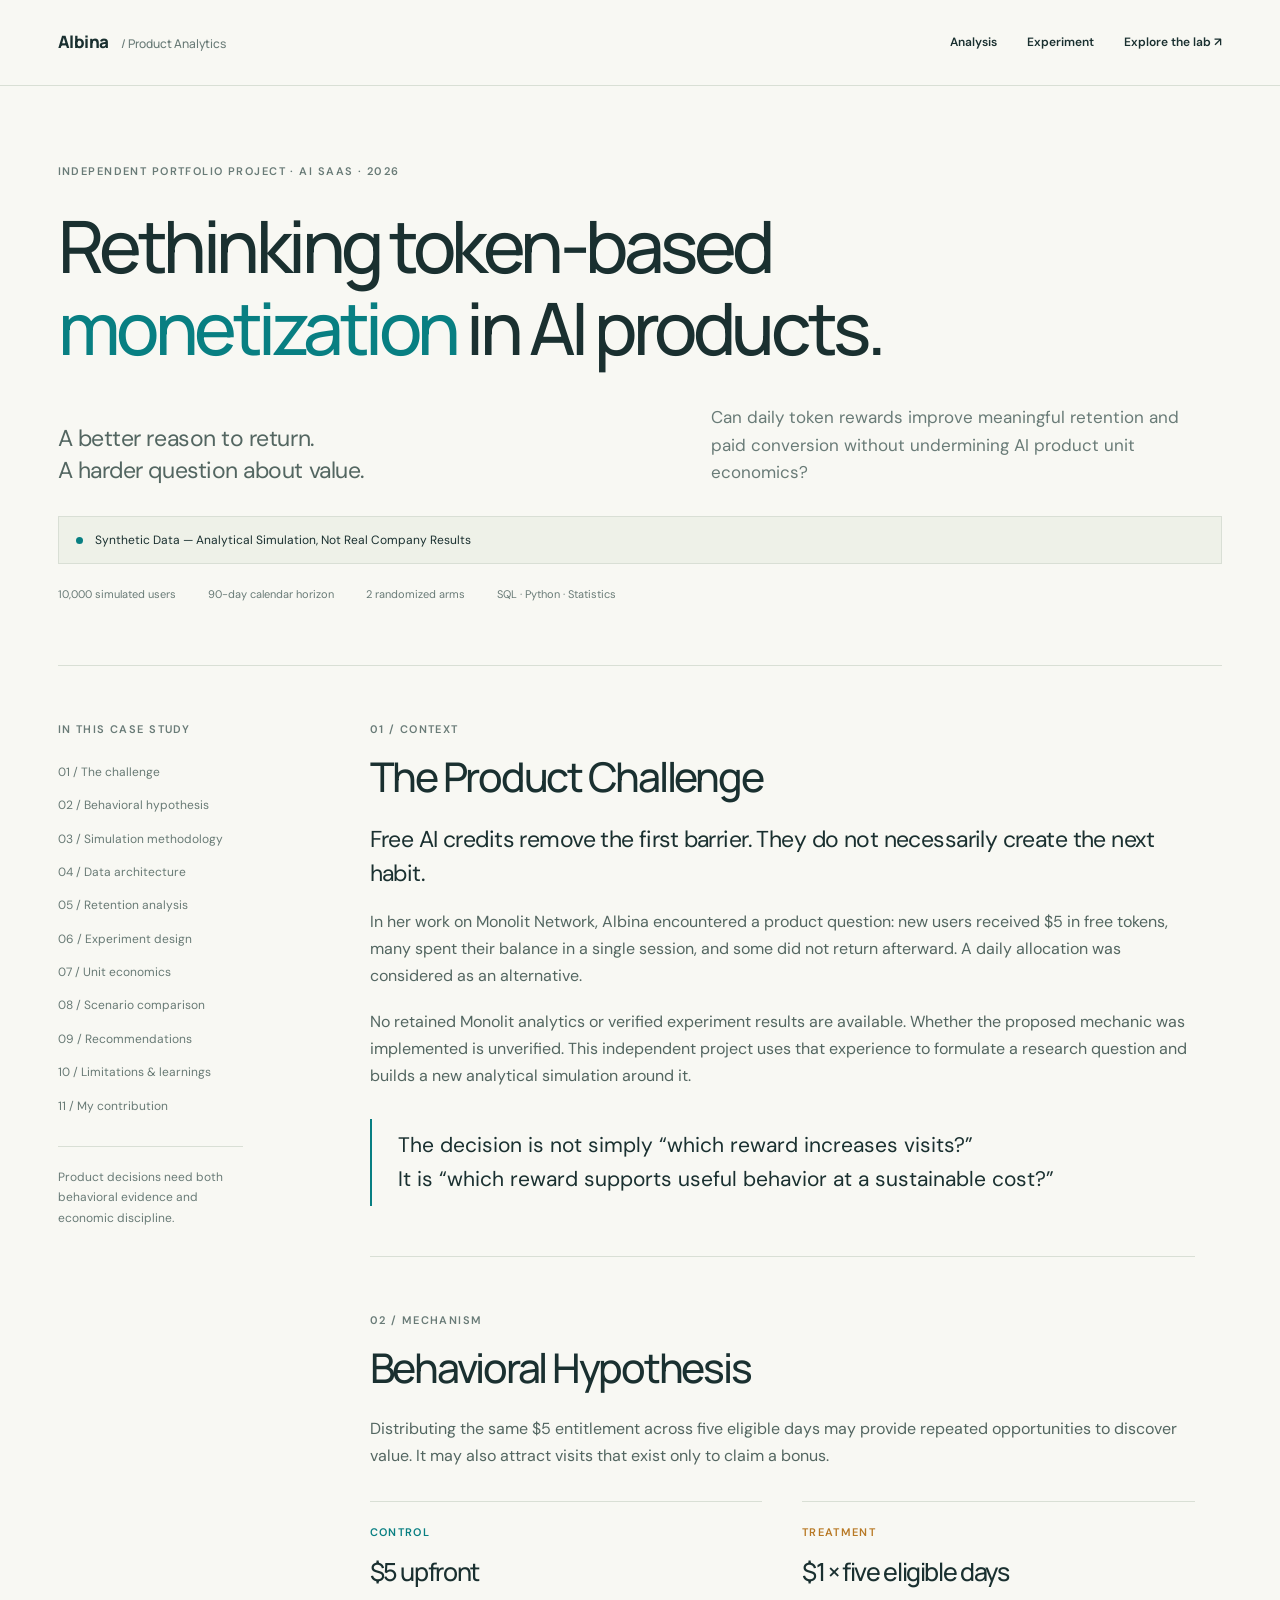
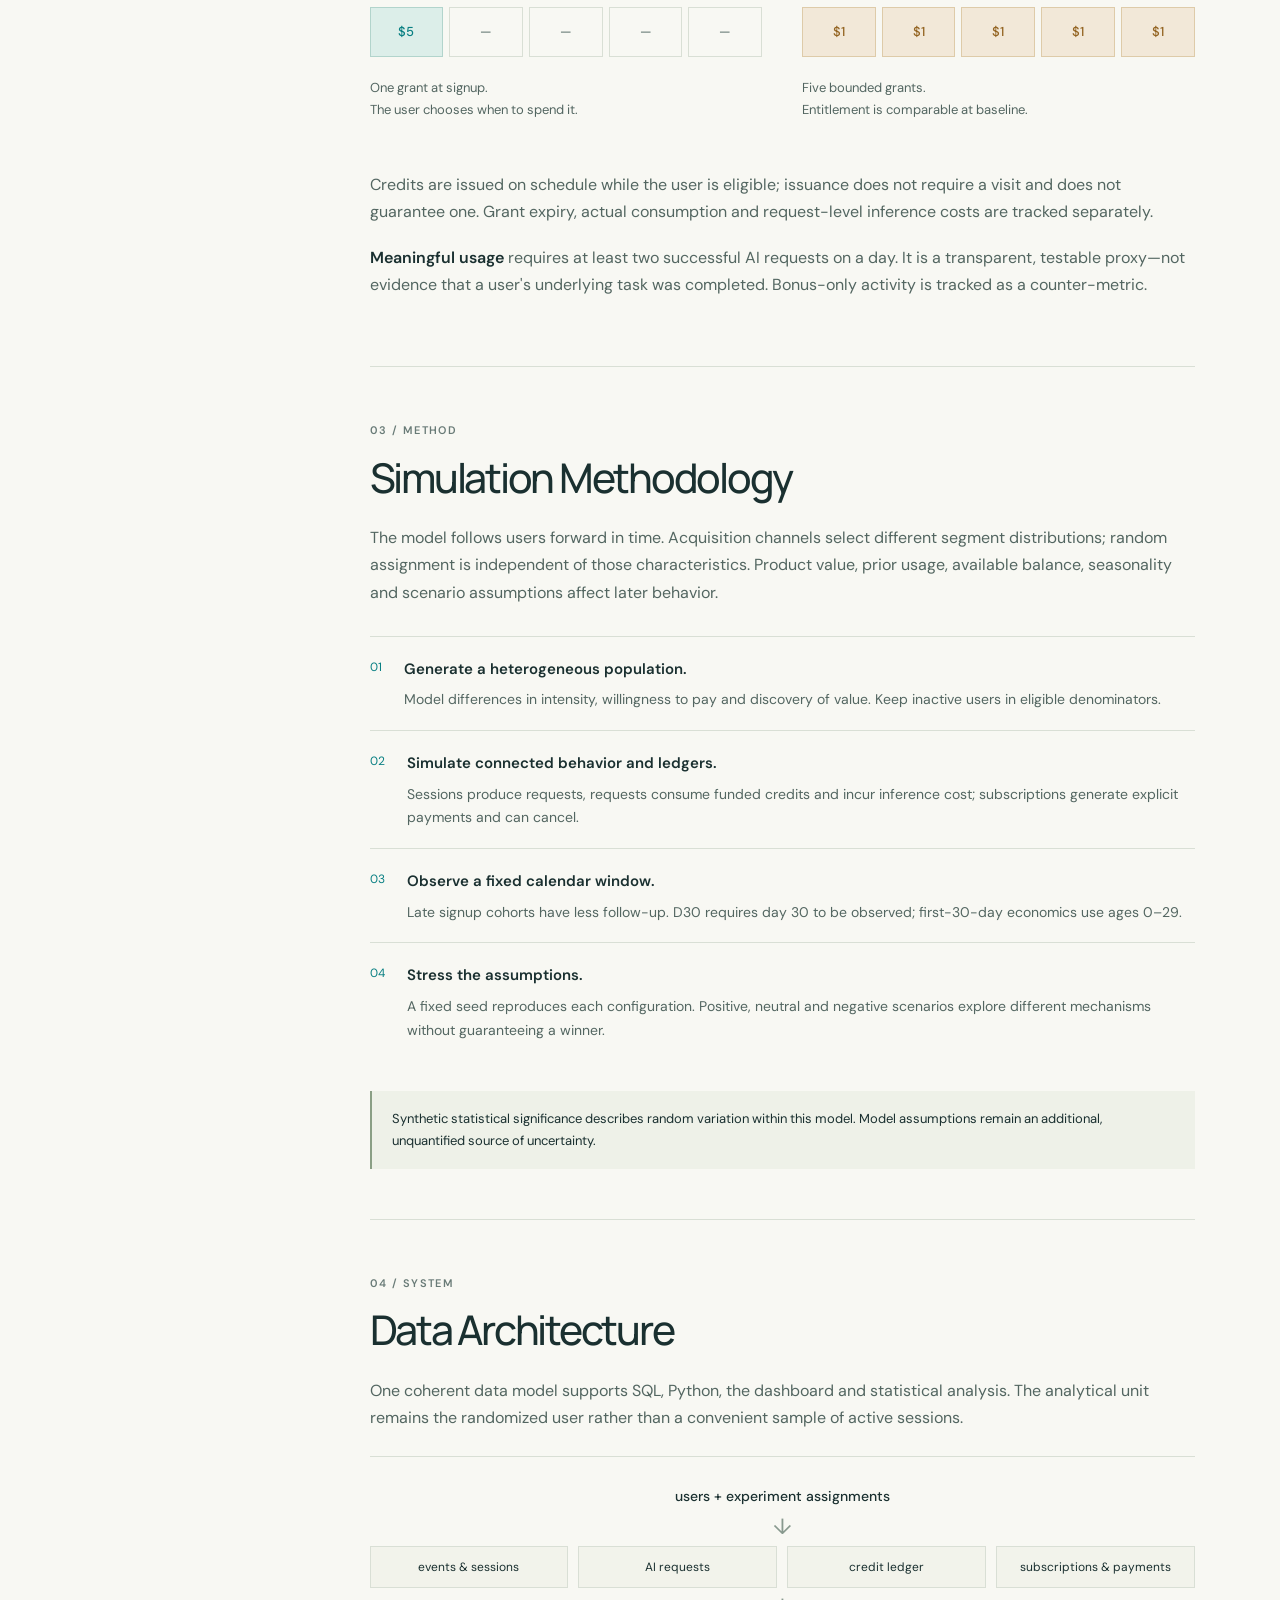
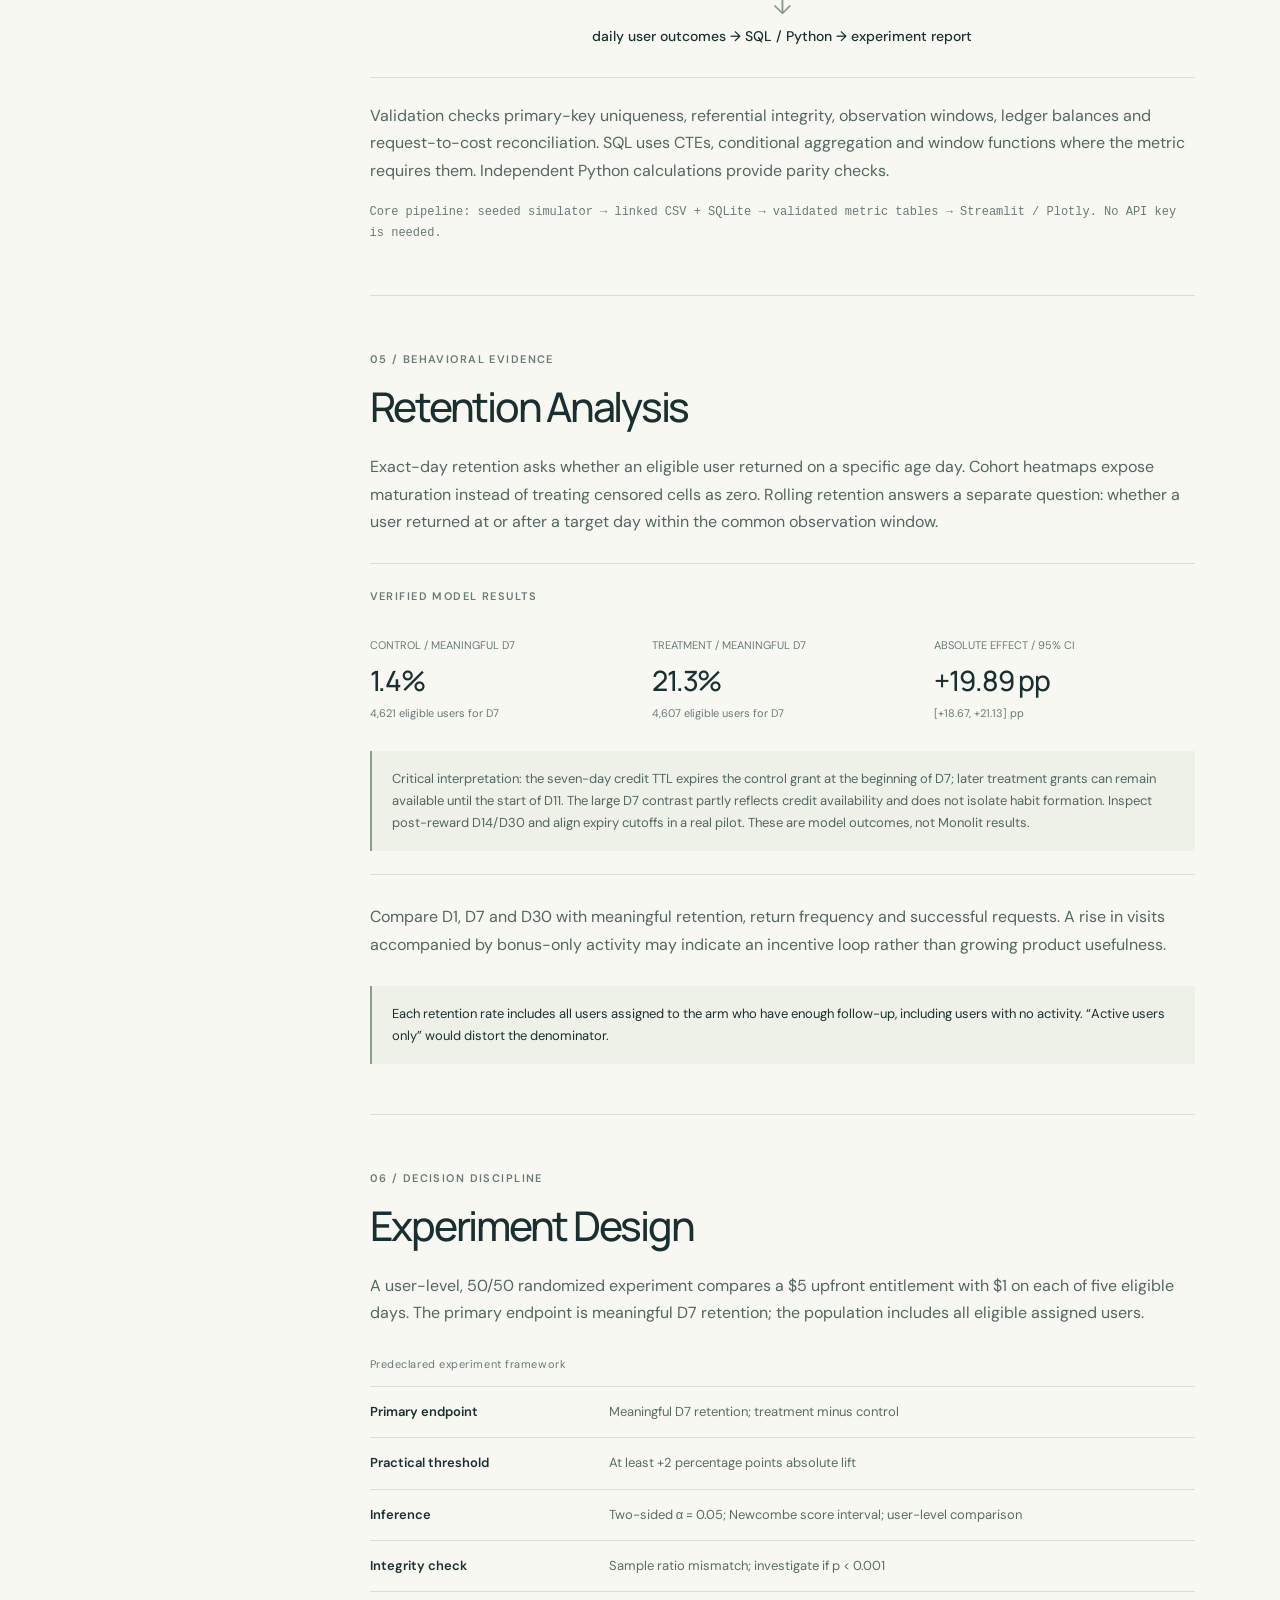
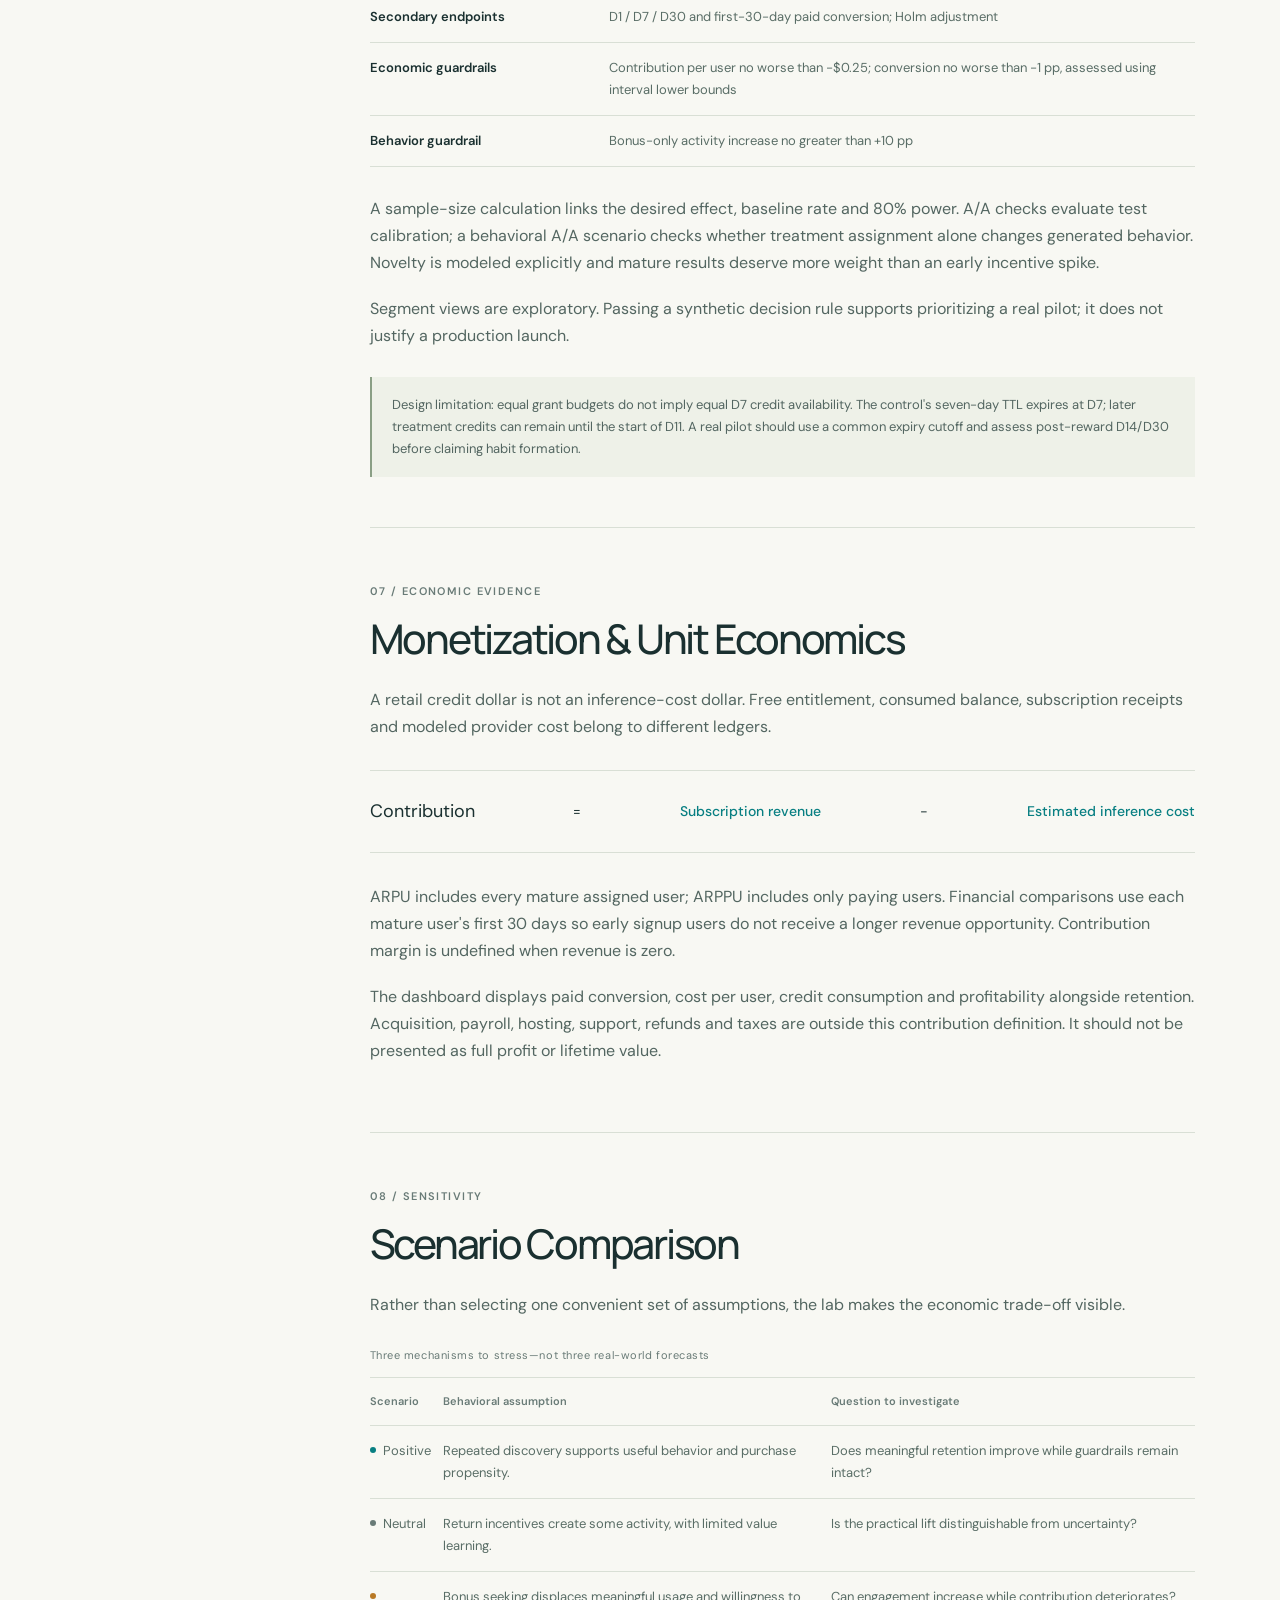
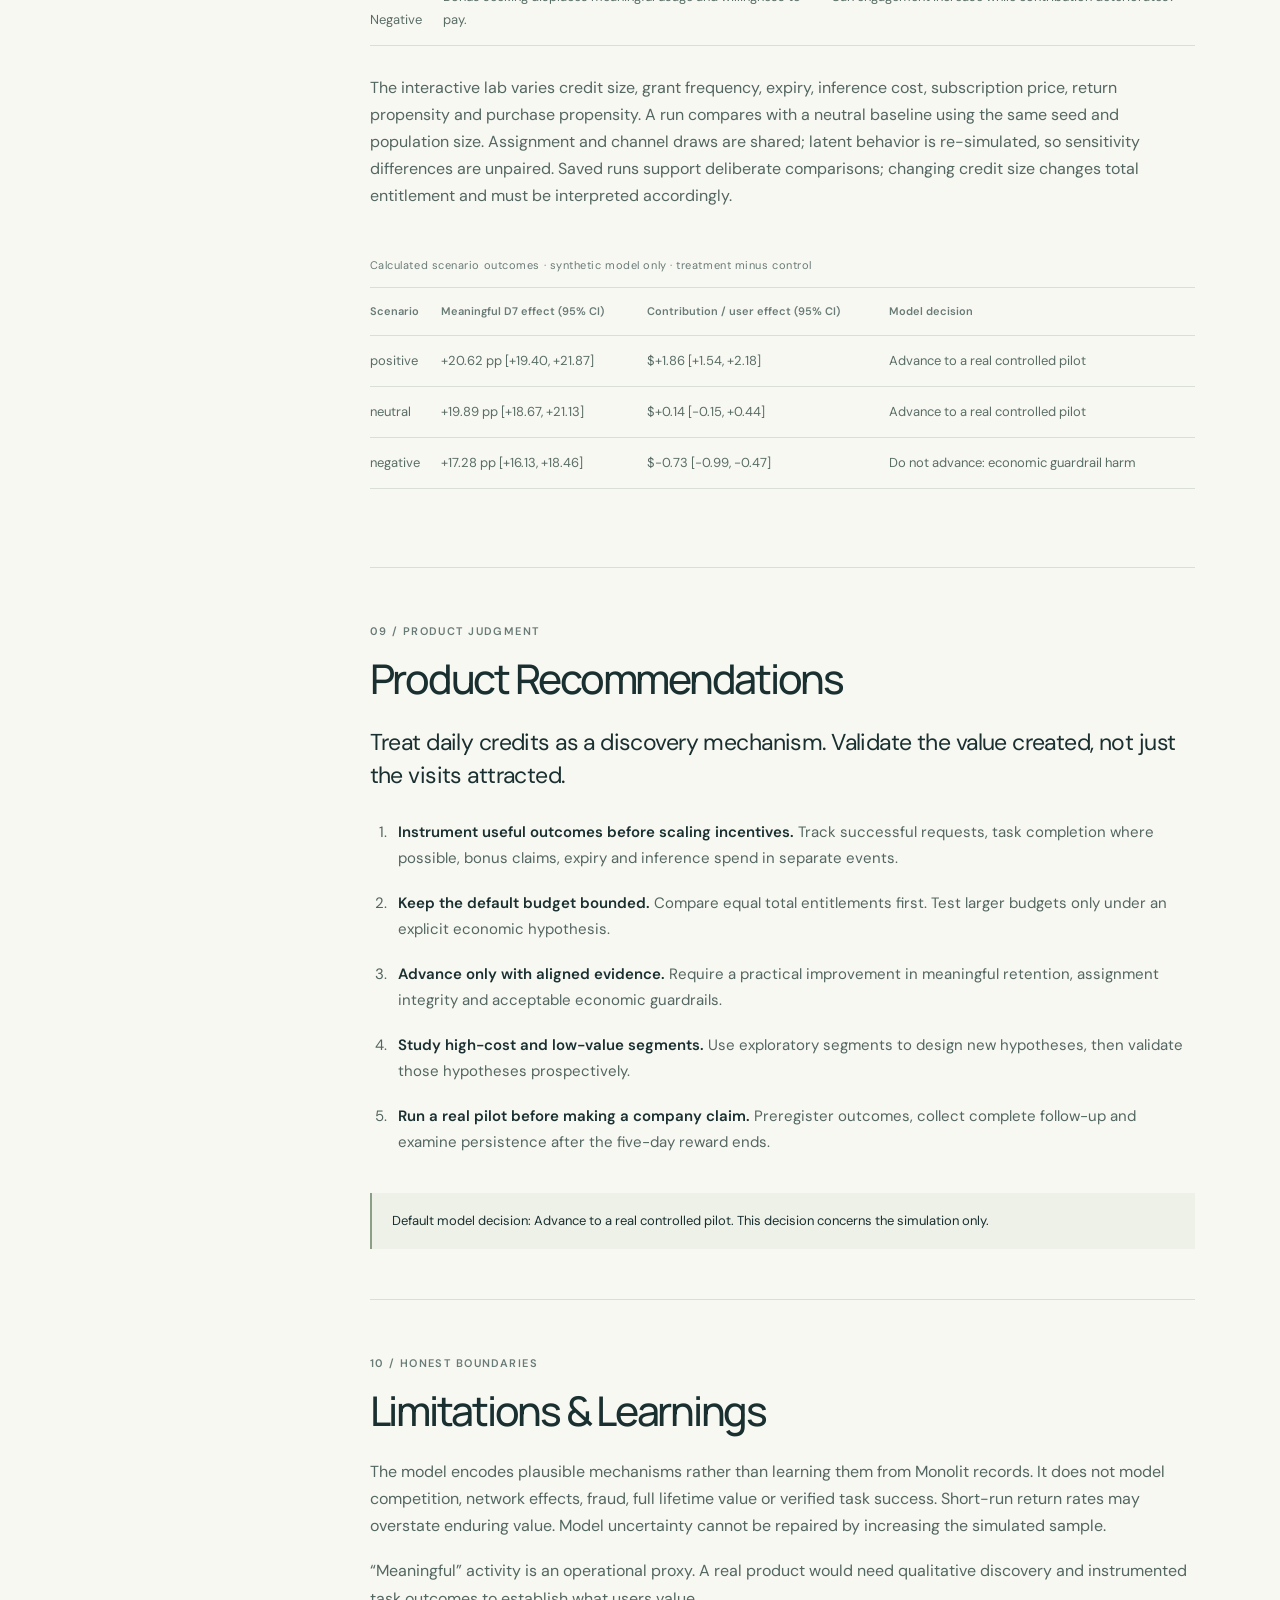
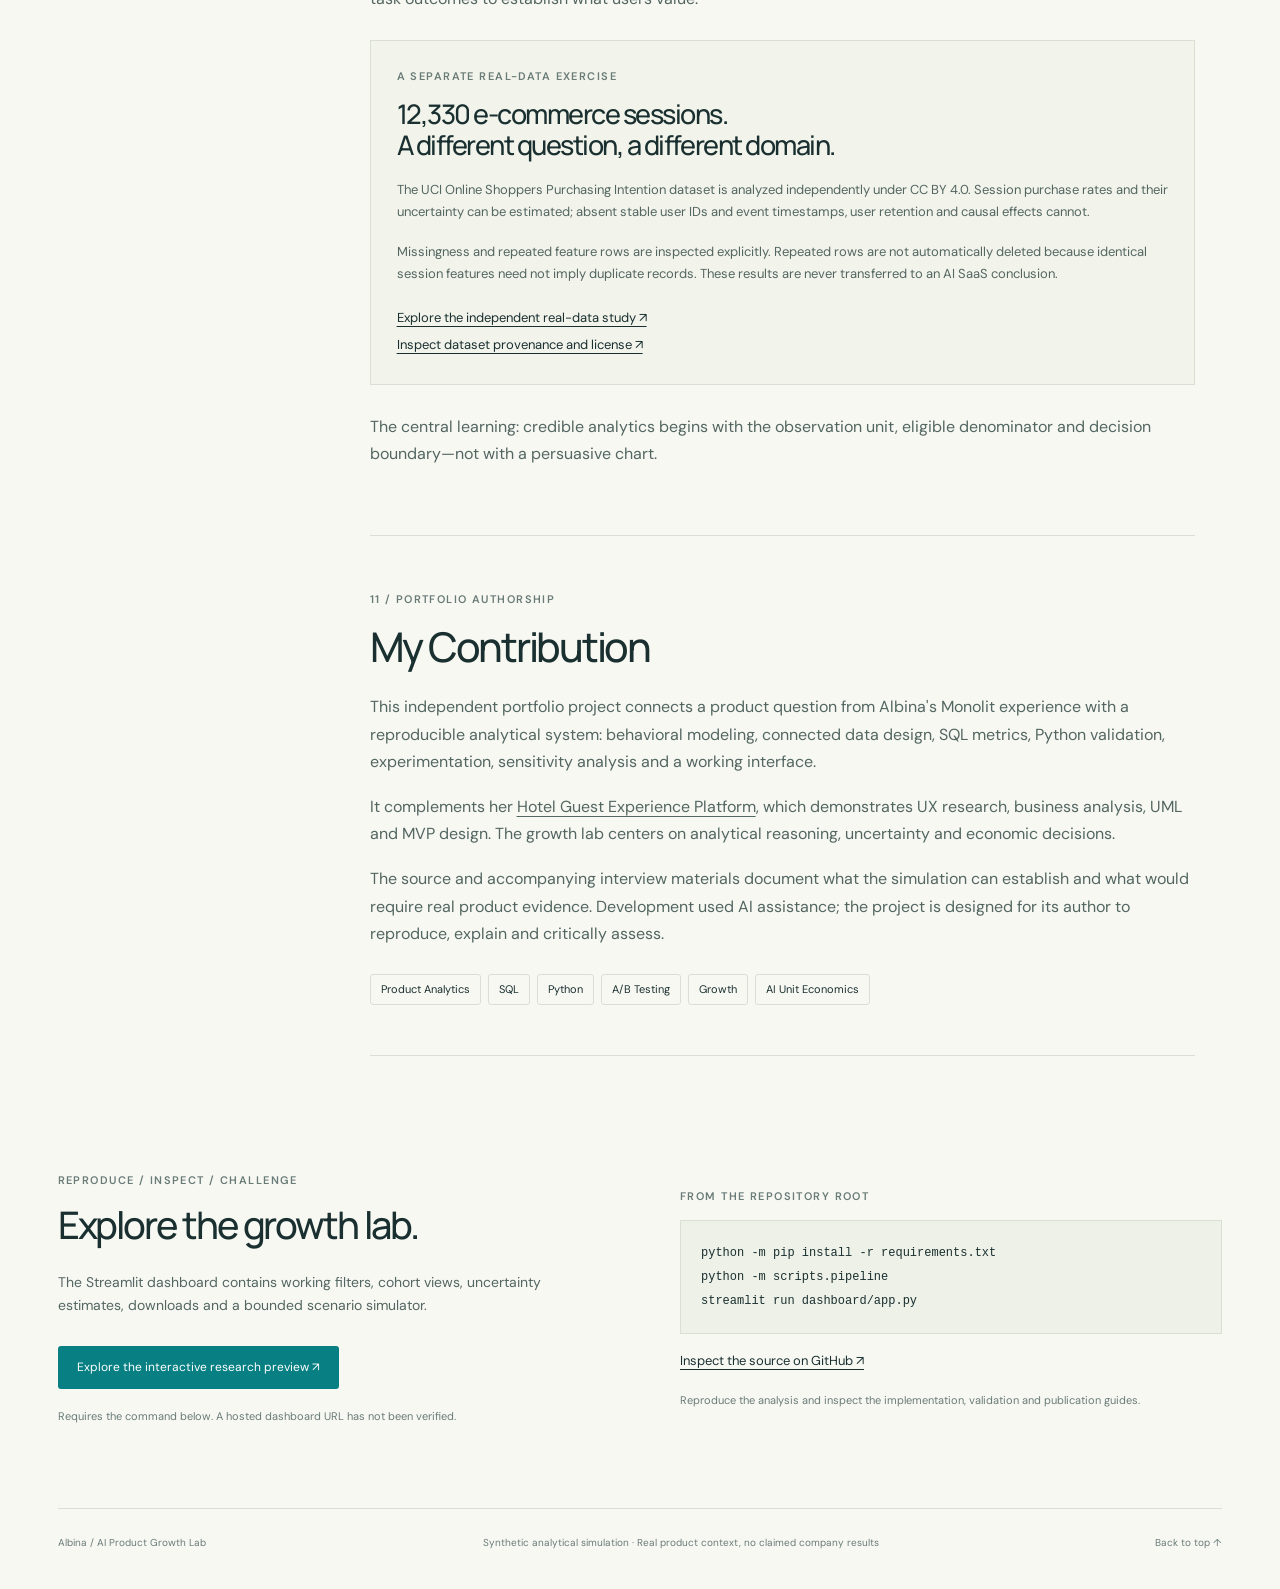
==== case-study/index.html @ d928906d "Build reproducible AI product growth analytics lab" ====
<!doctype html>
<html lang="en">
<head>
  <meta charset="utf-8">
  <meta name="viewport" content="width=device-width, initial-scale=1">
  <meta name="description" content="An independent product analytics case study of AI credit allocation, meaningful retention, experimentation and unit economics. Synthetic results are clearly distinguished from real product context.">
  <title>Rethinking Token-Based Monetization in AI Products · Albina</title>
  <link rel="stylesheet" href="styles.css">
</head>
<body>
<a class="skip" href="#content">Skip to case study</a>
<header class="topbar"><a class="wordmark" href="#">Albina <span>/ Product Analytics</span></a><nav aria-label="Primary"><a href="#findings">Analysis</a><a href="#experiment">Experiment</a><a href="#run">Explore the lab <span aria-hidden="true">↗</span></a></nav></header>
<main id="content">
  <section class="hero">
    <div class="eyebrow">Independent portfolio project · AI SaaS · 2026</div>
    <h1>Rethinking token-based<br><em>monetization</em> in AI products.</h1>
    <div class="hero-bottom"><p class="lede">A better reason to return.<br>A harder question about value.</p><p class="abstract">Can daily token rewards improve meaningful retention and paid conversion without undermining AI product unit economics?</p></div>
    <div class="disclaimer"><span class="dot"></span>Synthetic Data — Analytical Simulation, Not Real Company Results</div>
    <div class="metadata"><span>10,000 simulated users</span><span>90-day calendar horizon</span><span>2 randomized arms</span><span>SQL · Python · Statistics</span></div>
  </section>
  <div class="body-layout">
    <aside class="contents"><div class="eyebrow">In this case study</div><nav aria-label="Case study sections"><a href="#challenge">01 / The challenge</a><a href="#hypothesis">02 / Behavioral hypothesis</a><a href="#method">03 / Simulation methodology</a><a href="#architecture">04 / Data architecture</a><a href="#findings">05 / Retention analysis</a><a href="#experiment">06 / Experiment design</a><a href="#economics">07 / Unit economics</a><a href="#scenarios">08 / Scenario comparison</a><a href="#recommendations">09 / Recommendations</a><a href="#limitations">10 / Limitations & learnings</a><a href="#contribution">11 / My contribution</a></nav><div class="aside-note">Product decisions need both behavioral evidence and economic discipline.</div></aside>
    <article>
      <section class="chapter" id="challenge"><div class="section-number">01 / Context</div><h2>The Product Challenge</h2><p class="large">Free AI credits remove the first barrier. They do not necessarily create the next habit.</p><p>In her work on Monolit Network, Albina encountered a product question: new users received $5 in free tokens, many spent their balance in a single session, and some did not return afterward. A daily allocation was considered as an alternative.</p><p>No retained Monolit analytics or verified experiment results are available. Whether the proposed mechanic was implemented is unverified. This independent project uses that experience to formulate a research question and builds a new analytical simulation around it.</p><div class="pullquote">The decision is not simply “which reward increases visits?”<br>It is “which reward supports useful behavior at a sustainable cost?”</div></section>
      <section class="chapter" id="hypothesis"><div class="section-number">02 / Mechanism</div><h2>Behavioral Hypothesis</h2><p>Distributing the same $5 entitlement across five eligible days may provide repeated opportunities to discover value. It may also attract visits that exist only to claim a bonus.</p><div class="allocation" aria-label="Allocation comparison"><div><span class="legend control">Control</span><h3>$5 upfront</h3><div class="timeline"><b class="control-block">$5</b><span>—</span><span>—</span><span>—</span><span>—</span></div><p>One grant at signup.<br>The user chooses when to spend it.</p></div><div><span class="legend treatment">Treatment</span><h3>$1 × five eligible days</h3><div class="timeline"><b>$1</b><b>$1</b><b>$1</b><b>$1</b><b>$1</b></div><p>Five bounded grants.<br>Entitlement is comparable at baseline.</p></div></div><p>Credits are issued on schedule while the user is eligible; issuance does not require a visit and does not guarantee one. Grant expiry, actual consumption and request-level inference costs are tracked separately.</p><p><strong>Meaningful usage</strong> requires at least two successful AI requests on a day. It is a transparent, testable proxy—not evidence that a user's underlying task was completed. Bonus-only activity is tracked as a counter-metric.</p></section>
      <section class="chapter" id="method"><div class="section-number">03 / Method</div><h2>Simulation Methodology</h2><p>The model follows users forward in time. Acquisition channels select different segment distributions; random assignment is independent of those characteristics. Product value, prior usage, available balance, seasonality and scenario assumptions affect later behavior.</p><ul class="numbered"><li><span>01</span><div><strong>Generate a heterogeneous population.</strong><p>Model differences in intensity, willingness to pay and discovery of value. Keep inactive users in eligible denominators.</p></div></li><li><span>02</span><div><strong>Simulate connected behavior and ledgers.</strong><p>Sessions produce requests, requests consume funded credits and incur inference cost; subscriptions generate explicit payments and can cancel.</p></div></li><li><span>03</span><div><strong>Observe a fixed calendar window.</strong><p>Late signup cohorts have less follow-up. D30 requires day 30 to be observed; first-30-day economics use ages 0–29.</p></div></li><li><span>04</span><div><strong>Stress the assumptions.</strong><p>A fixed seed reproduces each configuration. Positive, neutral and negative scenarios explore different mechanisms without guaranteeing a winner.</p></div></li></ul><div class="note">Synthetic statistical significance describes random variation within this model. Model assumptions remain an additional, unquantified source of uncertainty.</div></section>
      <section class="chapter" id="architecture"><div class="section-number">04 / System</div><h2>Data Architecture</h2><p>One coherent data model supports SQL, Python, the dashboard and statistical analysis. The analytical unit remains the randomized user rather than a convenient sample of active sessions.</p><div class="architecture"><div class="architecture-root">users + experiment assignments</div><div class="architecture-arrow">↓</div><div class="architecture-branches"><span>events & sessions</span><span>AI requests</span><span>credit ledger</span><span>subscriptions & payments</span></div><div class="architecture-arrow">↓</div><div class="architecture-root">daily user outcomes → SQL / Python → experiment report</div></div><p>Validation checks primary-key uniqueness, referential integrity, observation windows, ledger balances and request-to-cost reconciliation. SQL uses CTEs, conditional aggregation and window functions where the metric requires them. Independent Python calculations provide parity checks.</p><div class="source-note">Core pipeline: seeded simulator → linked CSV + SQLite → validated metric tables → Streamlit / Plotly. No API key is needed.</div></section>
      <section class="chapter" id="findings"><div class="section-number">05 / Behavioral evidence</div><h2>Retention Analysis</h2><p>Exact-day retention asks whether an eligible user returned on a specific age day. Cohort heatmaps expose maturation instead of treating censored cells as zero. Rolling retention answers a separate question: whether a user returned at or after a target day within the common observation window.</p><div class="result-frame"><div class="eyebrow">Verified model results</div><div id="result-summary"><p>Run the reproducible pipeline to populate this section with calculated results. The dashboard reads the generated tables and exposes every denominator.</p><code>python -m scripts.pipeline</code></div></div><p>Compare D1, D7 and D30 with meaningful retention, return frequency and successful requests. A rise in visits accompanied by bonus-only activity may indicate an incentive loop rather than growing product usefulness.</p><div class="note">Each retention rate includes all users assigned to the arm who have enough follow-up, including users with no activity. “Active users only” would distort the denominator.</div></section>
      <section class="chapter" id="experiment"><div class="section-number">06 / Decision discipline</div><h2>Experiment Design</h2><p>A user-level, 50/50 randomized experiment compares a $5 upfront entitlement with $1 on each of five eligible days. The primary endpoint is meaningful D7 retention; the population includes all eligible assigned users.</p><table><caption>Predeclared experiment framework</caption><tbody><tr><th scope="row">Primary endpoint</th><td>Meaningful D7 retention; treatment minus control</td></tr><tr><th scope="row">Practical threshold</th><td>At least +2 percentage points absolute lift</td></tr><tr><th scope="row">Inference</th><td>Two-sided α = 0.05; Newcombe score interval; user-level comparison</td></tr><tr><th scope="row">Integrity check</th><td>Sample ratio mismatch; investigate if p &lt; 0.001</td></tr><tr><th scope="row">Secondary endpoints</th><td>D1 / D7 / D30 and first-30-day paid conversion; Holm adjustment</td></tr><tr><th scope="row">Economic guardrails</th><td>Contribution per user no worse than −$0.25; conversion no worse than −1 pp, assessed using interval lower bounds</td></tr><tr><th scope="row">Behavior guardrail</th><td>Bonus-only activity increase no greater than +10 pp</td></tr></tbody></table><p>A sample-size calculation links the desired effect, baseline rate and 80% power. A/A checks evaluate test calibration; a behavioral A/A scenario checks whether treatment assignment alone changes generated behavior. Novelty is modeled explicitly and mature results deserve more weight than an early incentive spike.</p><p>Segment views are exploratory. Passing a synthetic decision rule supports prioritizing a real pilot; it does not justify a production launch.</p></section>
      <section class="chapter" id="economics"><div class="section-number">07 / Economic evidence</div><h2>Monetization & Unit Economics</h2><p>A retail credit dollar is not an inference-cost dollar. Free entitlement, consumed balance, subscription receipts and modeled provider cost belong to different ledgers.</p><div class="equation"><span>Contribution</span><span>=</span><strong>Subscription revenue</strong><span>−</span><strong>Estimated inference cost</strong></div><p>ARPU includes every mature assigned user; ARPPU includes only paying users. Financial comparisons use each mature user's first 30 days so early signup users do not receive a longer revenue opportunity. Contribution margin is undefined when revenue is zero.</p><p>The dashboard displays paid conversion, cost per user, credit consumption and profitability alongside retention. Acquisition, payroll, hosting, support, refunds and taxes are outside this contribution definition. It should not be presented as full profit or lifetime value.</p></section>
      <section class="chapter" id="scenarios"><div class="section-number">08 / Sensitivity</div><h2>Scenario Comparison</h2><p>Rather than selecting one convenient set of assumptions, the lab makes the economic trade-off visible.</p><table><caption>Three mechanisms to stress—not three real-world forecasts</caption><thead><tr><th>Scenario</th><th>Behavioral assumption</th><th>Question to investigate</th></tr></thead><tbody><tr><td><span class="scenario-dot positive"></span>Positive</td><td>Repeated discovery supports useful behavior and purchase propensity.</td><td>Does meaningful retention improve while guardrails remain intact?</td></tr><tr><td><span class="scenario-dot neutral"></span>Neutral</td><td>Return incentives create some activity, with limited value learning.</td><td>Is the practical lift distinguishable from uncertainty?</td></tr><tr><td><span class="scenario-dot negative"></span>Negative</td><td>Bonus seeking displaces meaningful usage and willingness to pay.</td><td>Can engagement increase while contribution deteriorates?</td></tr></tbody></table><p>The interactive lab varies credit size, grant frequency, expiry, inference cost, subscription price, return propensity and purchase propensity. A run compares with a neutral baseline using the same seed and population size. Assignment and channel draws are shared; latent behavior is re-simulated, so sensitivity differences are unpaired. Saved runs support deliberate comparisons; changing credit size changes total entitlement and must be interpreted accordingly.</p><div id="scenario-results"></div></section>
      <section class="chapter" id="recommendations"><div class="section-number">09 / Product judgment</div><h2>Product Recommendations</h2><p class="large">Treat daily credits as a discovery mechanism. Validate the value created, not just the visits attracted.</p><ol><li><strong>Instrument useful outcomes before scaling incentives.</strong> Track successful requests, task completion where possible, bonus claims, expiry and inference spend in separate events.</li><li><strong>Keep the default budget bounded.</strong> Compare equal total entitlements first. Test larger budgets only under an explicit economic hypothesis.</li><li><strong>Advance only with aligned evidence.</strong> Require a practical improvement in meaningful retention, assignment integrity and acceptable economic guardrails.</li><li><strong>Study high-cost and low-value segments.</strong> Use exploratory segments to design new hypotheses, then validate those hypotheses prospectively.</li><li><strong>Run a real pilot before making a company claim.</strong> Preregister outcomes, collect complete follow-up and examine persistence after the five-day reward ends.</li></ol><div class="note" id="model-decision">Recommendations are conditional on measurement quality and model assumptions. The generated statistical report contains the actual decision for each run.</div></section>
      <section class="chapter" id="limitations"><div class="section-number">10 / Honest boundaries</div><h2>Limitations & Learnings</h2><p>The model encodes plausible mechanisms rather than learning them from Monolit records. It does not model competition, network effects, fraud, full lifetime value or verified task success. Short-run return rates may overstate enduring value. Model uncertainty cannot be repaired by increasing the simulated sample.</p><p>“Meaningful” activity is an operational proxy. A real product would need qualitative discovery and instrumented task outcomes to establish what users value.</p><div class="real-data"><div class="eyebrow">A separate real-data exercise</div><h3>12,330 e-commerce sessions.<br>A different question, a different domain.</h3><p>The UCI Online Shoppers Purchasing Intention dataset is analyzed independently under CC BY 4.0. Session purchase rates and their uncertainty can be estimated; absent stable user IDs and event timestamps, user retention and causal effects cannot.</p><p>Missingness and repeated feature rows are inspected explicitly. Repeated rows are not automatically deleted because identical session features need not imply duplicate records. These results are never transferred to an AI SaaS conclusion.</p><a href="external.html">Explore the independent real-data study ↗</a><br><a href="https://archive.ics.uci.edu/dataset/468/online+shoppers+purchasing+intention+dataset">Inspect dataset provenance and license ↗</a></div><p>The central learning: credible analytics begins with the observation unit, eligible denominator and decision boundary—not with a persuasive chart.</p></section>
      <section class="chapter" id="contribution"><div class="section-number">11 / Portfolio authorship</div><h2>My Contribution</h2><p>This independent portfolio project connects a product question from Albina's Monolit experience with a reproducible analytical system: behavioral modeling, connected data design, SQL metrics, Python validation, experimentation, sensitivity analysis and a working interface.</p><p>It complements her <a href="https://github.com/alyalbina/hotel-guest-experience-platform">Hotel Guest Experience Platform</a>, which demonstrates UX research, business analysis, UML and MVP design. The growth lab centers on analytical reasoning, uncertainty and economic decisions.</p><p>The source and accompanying interview materials document what the simulation can establish and what would require real product evidence. Development used AI assistance; the project is designed for its author to reproduce, explain and critically assess.</p><div class="tags"><span>Product Analytics</span><span>SQL</span><span>Python</span><span>A/B Testing</span><span>Growth</span><span>AI Unit Economics</span></div></section>
    </article>
  </div>
  <section class="run" id="run"><div><div class="eyebrow">Reproduce / inspect / challenge</div><h2>Explore the growth lab.</h2><p>The Streamlit dashboard contains working filters, cohort views, uncertainty estimates, downloads and a bounded scenario simulator.</p><a href="research.html" class="button">Explore the interactive research preview ↗</a><br><a id="local-dashboard" href="http://localhost:8501">Open locally running Streamlit dashboard ↗</a><p class="small">Requires the command below. A hosted dashboard URL has not been verified.</p></div><div class="run-commands"><span class="eyebrow">From the repository root</span><pre><code>python -m pip install -r requirements.txt
python -m scripts.pipeline
streamlit run dashboard/app.py</code></pre><a href="https://github.com/alyalbina/ai-product-growth-lab">Inspect the source on GitHub ↗</a><p class="small">Reproduce the analysis and inspect the implementation, validation and publication guides.</p></div></section>
</main>
<footer><span>Albina / AI Product Growth Lab</span><span>Synthetic analytical simulation · Real product context, no claimed company results</span><a href="#">Back to top ↑</a></footer>
<script src="results.js"></script>
</body>
</html>
---- case-study/styles.css ----
@import url('https://fonts.googleapis.com/css2?family=DM+Sans:wght@400;500;600;700&family=Manrope:wght@400;500;600;700;800&display=swap');
:root{--paper:#f8f8f3;--ink:#1a3030;--muted:#697b77;--line:#d9dfd5;--teal:#087f82;--amber:#b87925;--soft:#eef1e8;--sans:'DM Sans',Arial,sans-serif;--heading:'Manrope',Arial,sans-serif}
*{box-sizing:border-box}html{scroll-behavior:smooth;scroll-padding-top:32px}body{margin:0;background:var(--paper);color:var(--ink);font-family:var(--sans);font-size:16px;line-height:1.7}a{color:inherit;text-underline-offset:4px}a:hover{color:var(--teal)}a:focus-visible,button:focus-visible{outline:3px solid var(--amber);outline-offset:5px}.skip{position:absolute;top:-100px;left:12px;padding:12px;background:white;z-index:100}.skip:focus{top:12px}.topbar{max-width:1400px;margin:0 auto;padding:28px 4.5%;display:flex;justify-content:space-between;align-items:center;border-bottom:1px solid var(--line)}.wordmark{font-family:var(--heading);font-size:17px;font-weight:800;text-decoration:none;letter-spacing:-.03em}.wordmark span{font-size:12px;font-weight:500;color:var(--muted);letter-spacing:0;margin-left:10px}.topbar nav{display:flex;gap:30px;font-size:12px;font-weight:600}.topbar nav a{text-decoration:none}main{max-width:1400px;margin:auto;padding:0 4.5%}.hero{padding:76px 0 40px}.eyebrow,.section-number{font-size:11px;font-weight:600;letter-spacing:.13em;text-transform:uppercase;color:var(--muted)}h1,h2,h3{font-family:var(--heading);font-weight:500;line-height:1.14;letter-spacing:-.055em;margin:0}h1{font-size:clamp(48px,5.65vw,78px);max-width:1120px;margin:24px 0 35px;letter-spacing:-.062em}h1 em{font-weight:500;color:var(--teal);font-style:normal}h2{font-size:clamp(28px,3.2vw,42px);margin:14px 0 24px}h3{font-size:25px;margin:14px 0 16px}.hero-bottom{display:grid;grid-template-columns:1.1fr 1fr;gap:90px;align-items:end;padding-bottom:30px}.lede{font-size:23px;line-height:1.4;letter-spacing:-.02em;margin:0}.abstract{font-size:17px;line-height:1.6;max-width:475px;margin:0;color:var(--muted)}.disclaimer{background:var(--soft);border:1px solid var(--line);padding:13px 17px;font-size:12px;display:flex;align-items:center;gap:12px}.dot{width:7px;height:7px;border-radius:50%;background:var(--teal);flex-shrink:0}.metadata{display:flex;gap:32px;padding:21px 0;font-size:11px;color:var(--muted)}.body-layout{border-top:1px solid var(--line);display:grid;grid-template-columns:240px minmax(0,1fr);gap:72px}.contents{padding-top:54px;position:sticky;top:0;align-self:start}.contents nav{display:flex;flex-direction:column;gap:13px;margin-top:23px;font-size:12px}.contents a{text-decoration:none;color:#687a75}.contents a:hover{color:var(--teal)}.aside-note{font-size:12px;color:var(--muted);max-width:185px;line-height:1.7;border-top:1px solid var(--line);margin-top:30px;padding-top:20px}article{max-width:825px}.chapter{padding:54px 0 50px;border-bottom:1px solid var(--line)}p{margin:18px 0;color:#536661}.large{font-size:23px;line-height:1.45;letter-spacing:-.025em;color:var(--ink)}strong{font-weight:600;color:var(--ink)}.pullquote{font-size:21px;line-height:1.6;border-left:2px solid var(--teal);padding:10px 0 10px 26px;margin:30px 0 0}.allocation{display:grid;grid-template-columns:1fr 1fr;gap:40px;margin:32px 0}.allocation>div{border-top:1px solid var(--line);padding-top:15px}.legend{font-size:11px;font-weight:600;text-transform:uppercase;letter-spacing:.12em}.control{color:var(--teal)}.treatment{color:var(--amber)}.timeline{display:grid;grid-template-columns:repeat(5,1fr);gap:6px;margin:20px 0}.timeline b,.timeline span{padding:13px 5px;text-align:center;font-size:13px;font-weight:500;border:1px solid var(--line);color:var(--muted)}.timeline b{background:#f2e8d8;border-color:#decba9;color:#936321}.timeline .control-block{background:#dceee9;border-color:#b2d4cc;color:var(--teal)}.allocation p{font-size:13px;line-height:1.7}.numbered{padding:0;list-style:none;margin:30px 0}.numbered li{display:flex;gap:22px;padding:18px 0;border-top:1px solid var(--line)}.numbered li>span{font-size:12px;color:var(--teal);padding-top:2px}.numbered strong{font-size:15px}.numbered p{font-size:14px;margin:6px 0 0}.note{font-size:13px;line-height:1.7;background:var(--soft);border-left:2px solid #8a9f85;padding:17px 20px;margin:28px 0 0}.architecture{padding:28px 0;margin:24px 0;text-align:center;border-block:1px solid var(--line)}.architecture-root{font-size:14px;font-weight:500}.architecture-arrow{color:#88998e;font-size:22px}.architecture-branches{display:grid;grid-template-columns:repeat(4,1fr);gap:10px}.architecture-branches span{border:1px solid var(--line);padding:10px 7px;font-size:12px;background:#f2f3eb}.source-note{font-family:monospace;font-size:12px;color:var(--muted);line-height:1.8}.result-frame{border-block:1px solid var(--line);padding:23px 0;margin:28px 0}.result-frame code{font-size:12px}.result-grid{display:grid;grid-template-columns:repeat(3,1fr);gap:22px;margin:24px 0}.result-grid span{font-size:11px;color:var(--muted)}.result-grid strong{font-family:var(--heading);font-size:28px;display:block;font-weight:500;letter-spacing:-.04em}.result-grid small{font-size:11px;display:block;color:var(--muted)}table{border-collapse:collapse;font-size:13px;width:100%;margin:28px 0;text-align:left}caption{text-align:left;color:var(--muted);font-size:11px;letter-spacing:.05em;padding-bottom:13px}th,td{padding:14px 10px 14px 0;border-top:1px solid var(--line);vertical-align:top}th{font-weight:600;color:var(--ink);width:29%}td{color:#596d66}thead th{font-size:11px;color:var(--muted);width:auto}table tr:last-child>*{border-bottom:1px solid var(--line)}.equation{display:flex;align-items:center;justify-content:space-between;gap:12px;padding:27px 0;border-block:1px solid var(--line);font-size:14px;line-height:1.5;margin:30px 0}.equation>span:first-child{font-size:18px}.equation strong{font-weight:500;color:var(--teal)}.scenario-dot{display:inline-block;width:6px;height:6px;border-radius:50%;margin:0 7px 2px 0;background:var(--muted)}.positive{background:var(--teal)}.negative{background:var(--amber)}ol{padding-left:21px}ol li{padding:10px 0 10px 7px;font-size:15px;color:#536661}.real-data{padding:26px;border:1px solid var(--line);margin:28px 0;background:#f2f3eb}.real-data h3{font-size:27px}.real-data p,.real-data a{font-size:13px}.tags{display:flex;flex-wrap:wrap;gap:7px;margin:27px 0 0}.tags span{font-size:11px;border:1px solid var(--line);padding:5px 10px;border-radius:3px}.run{display:grid;grid-template-columns:1fr 1fr;gap:80px;margin-top:65px;padding:50px 0 65px;border-bottom:1px solid var(--line)}.run h2{font-size:38px}.run p{font-size:14px}.button{display:inline-block;background:var(--teal);color:white;text-decoration:none;padding:11px 19px;font-size:12px;margin-top:10px;border-radius:3px}.button:hover{color:white;background:#096b6e}.run .small{font-size:11px;color:var(--muted)}.run-commands{padding-top:10px}.run-commands pre{background:#eef1e8;border:1px solid var(--line);font-size:12px;line-height:2;padding:20px;overflow-x:auto}.run-commands a{font-size:13px}footer{max-width:1400px;margin:auto;padding:25px 4.5% 38px;display:flex;justify-content:space-between;gap:25px;color:var(--muted);font-size:10px}footer a{text-decoration:none}
@media(max-width:1000px){.body-layout{grid-template-columns:175px minmax(0,1fr);gap:35px}.hero-bottom{gap:40px}.architecture-branches{grid-template-columns:repeat(2,1fr)}.contents nav{font-size:11px}.equation{flex-wrap:wrap}.metadata{gap:20px}.run{gap:40px}}
@media(max-width:740px){.topbar{padding:20px 6%}.wordmark span{display:none}.topbar nav{gap:15px;font-size:10px}main{padding:0 6%}.hero{padding-top:45px}h1{font-size:44px;line-height:1.1}.hero-bottom{grid-template-columns:1fr;gap:24px}.lede{font-size:21px}.abstract{font-size:15px}.metadata{flex-wrap:wrap;gap:8px 22px}.body-layout{display:block}.contents{position:static;padding:24px 0;border-bottom:1px solid var(--line)}.contents nav{display:grid;grid-template-columns:repeat(2,1fr);gap:9px}.aside-note{display:none}.chapter{padding:36px 0}.large{font-size:21px}.allocation{gap:20px}.timeline{gap:3px}.timeline b,.timeline span{font-size:11px;padding:10px 3px}.allocation h3{font-size:20px}.pullquote{font-size:18px;padding-left:18px}.run{grid-template-columns:1fr;gap:20px;margin-top:35px;padding:30px 0}.result-grid{gap:14px}.result-grid strong{font-size:23px}footer{padding-inline:6%;flex-direction:column;gap:8px}.real-data{padding:20px}th,td{padding-right:9px;font-size:12px}}
@media(prefers-reduced-motion:reduce){html{scroll-behavior:auto}}
.table-scroll{overflow-x:auto}.table-scroll table{min-width:550px}.table-scroll th{width:auto}
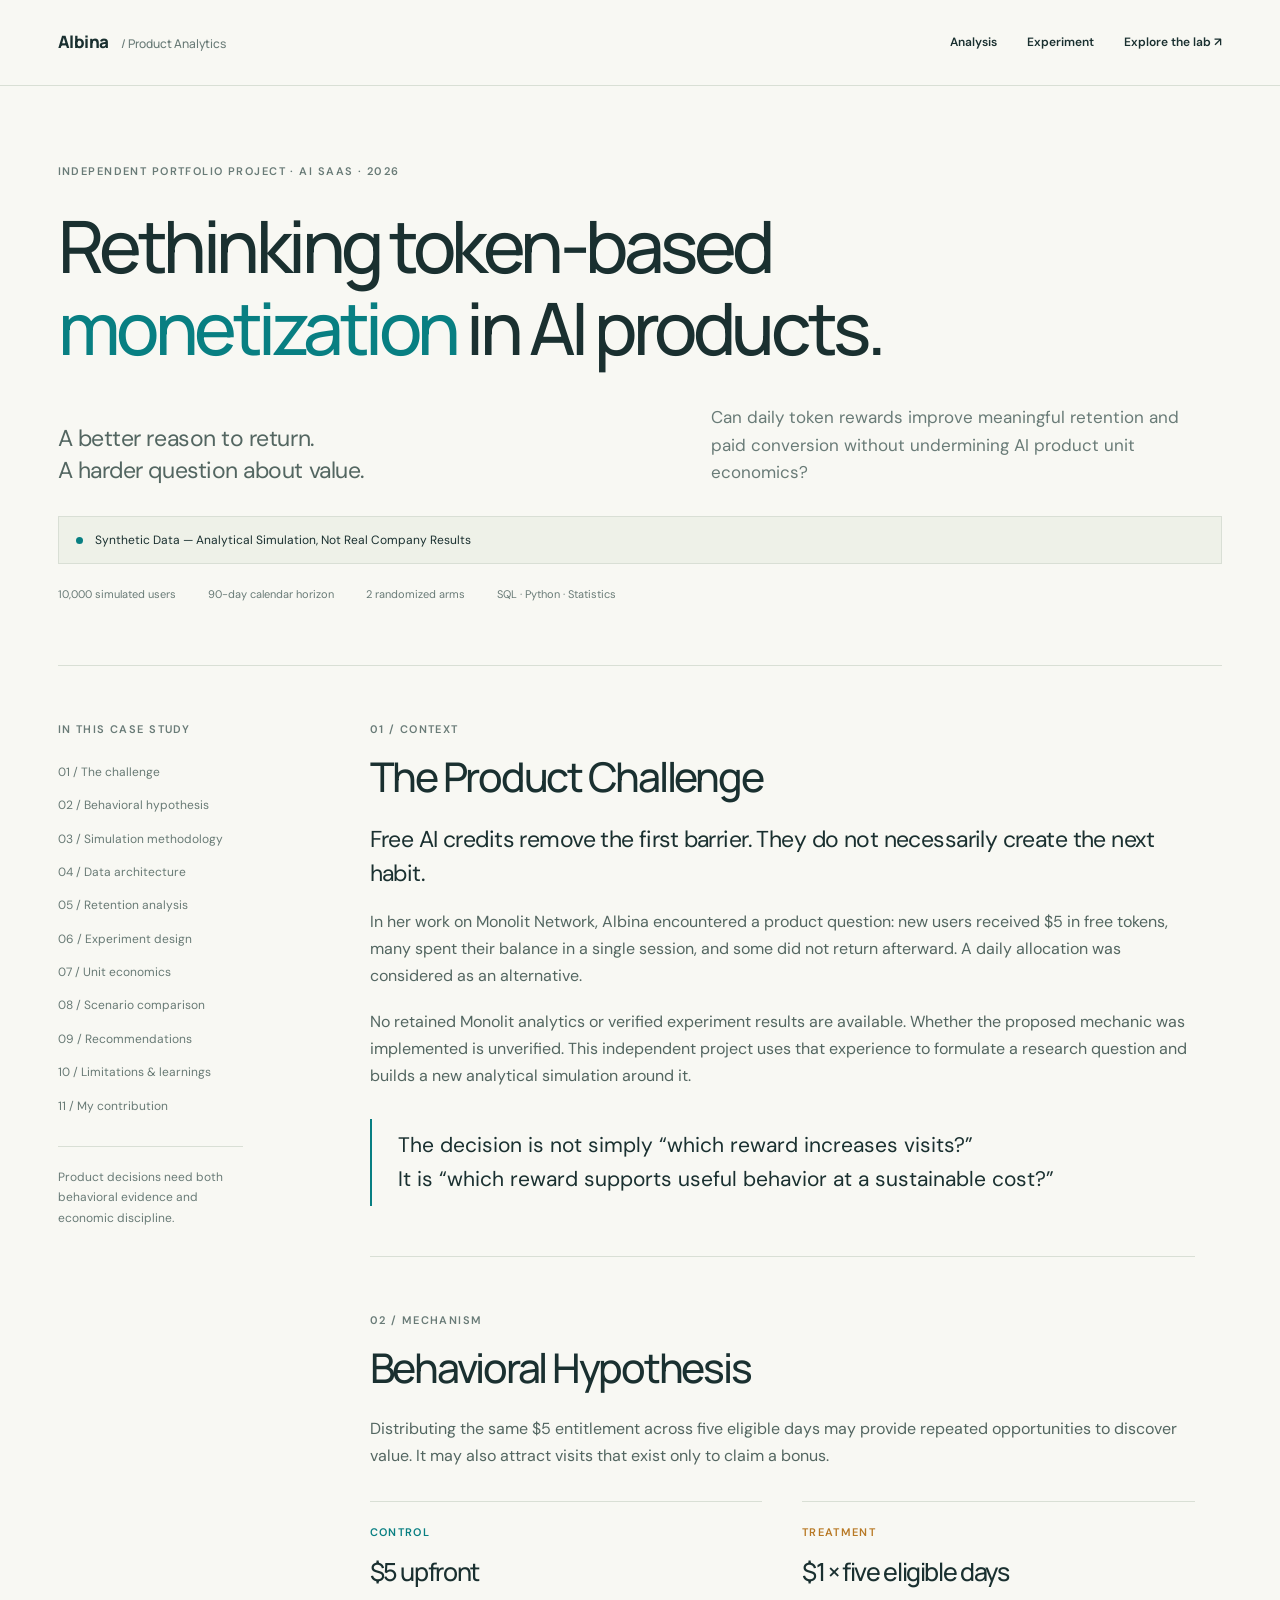
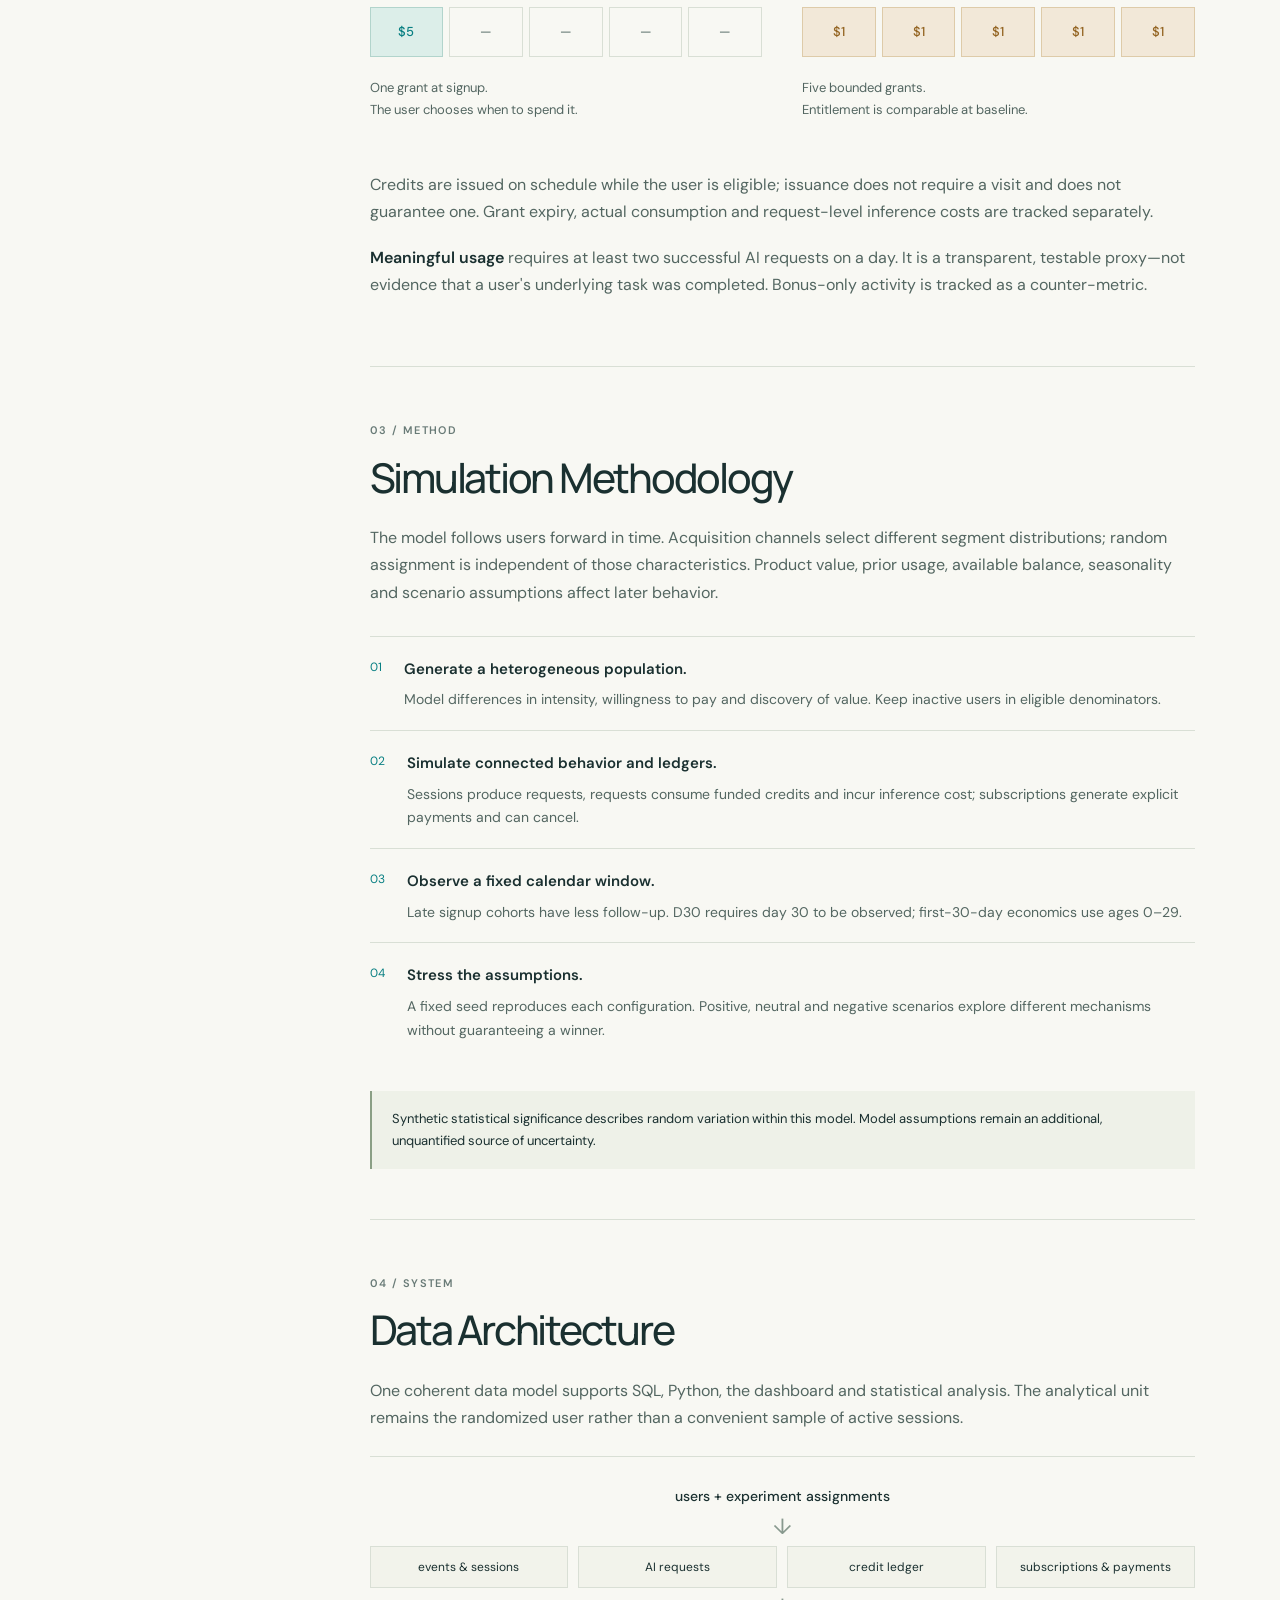
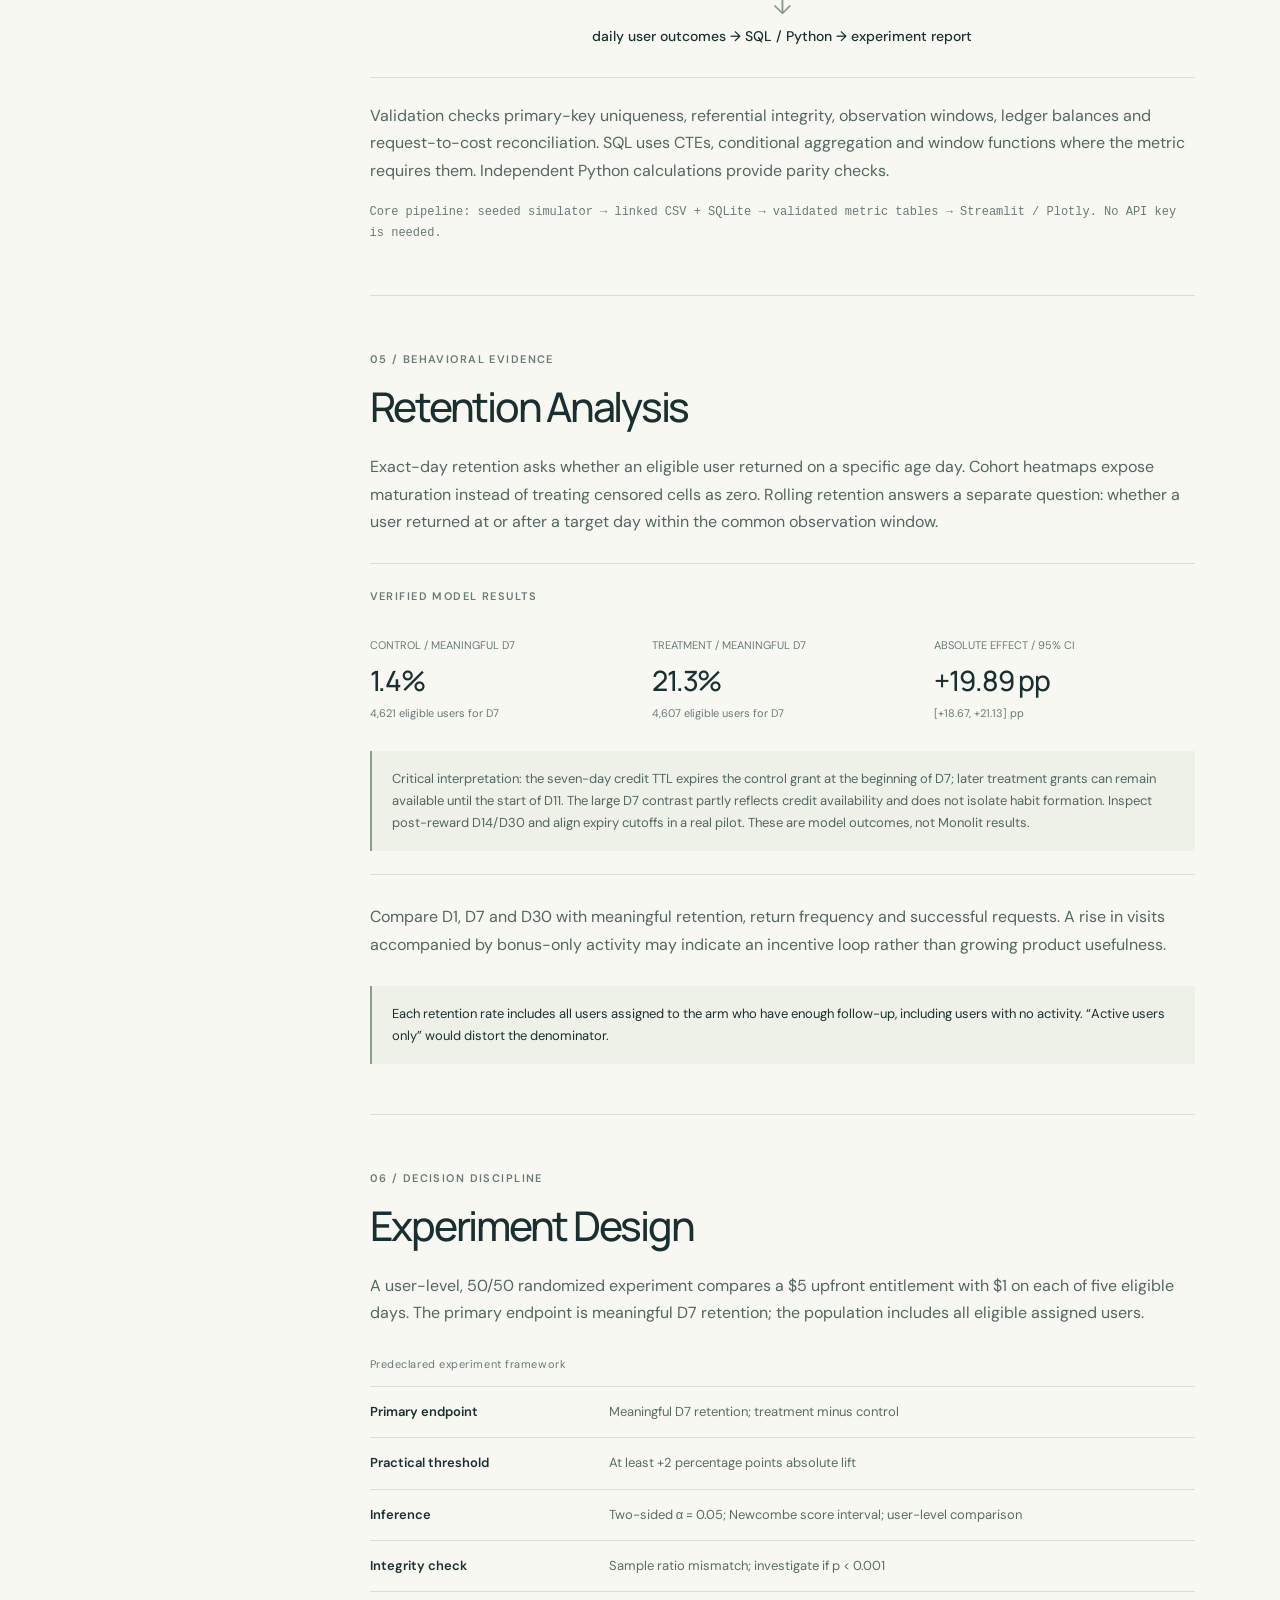
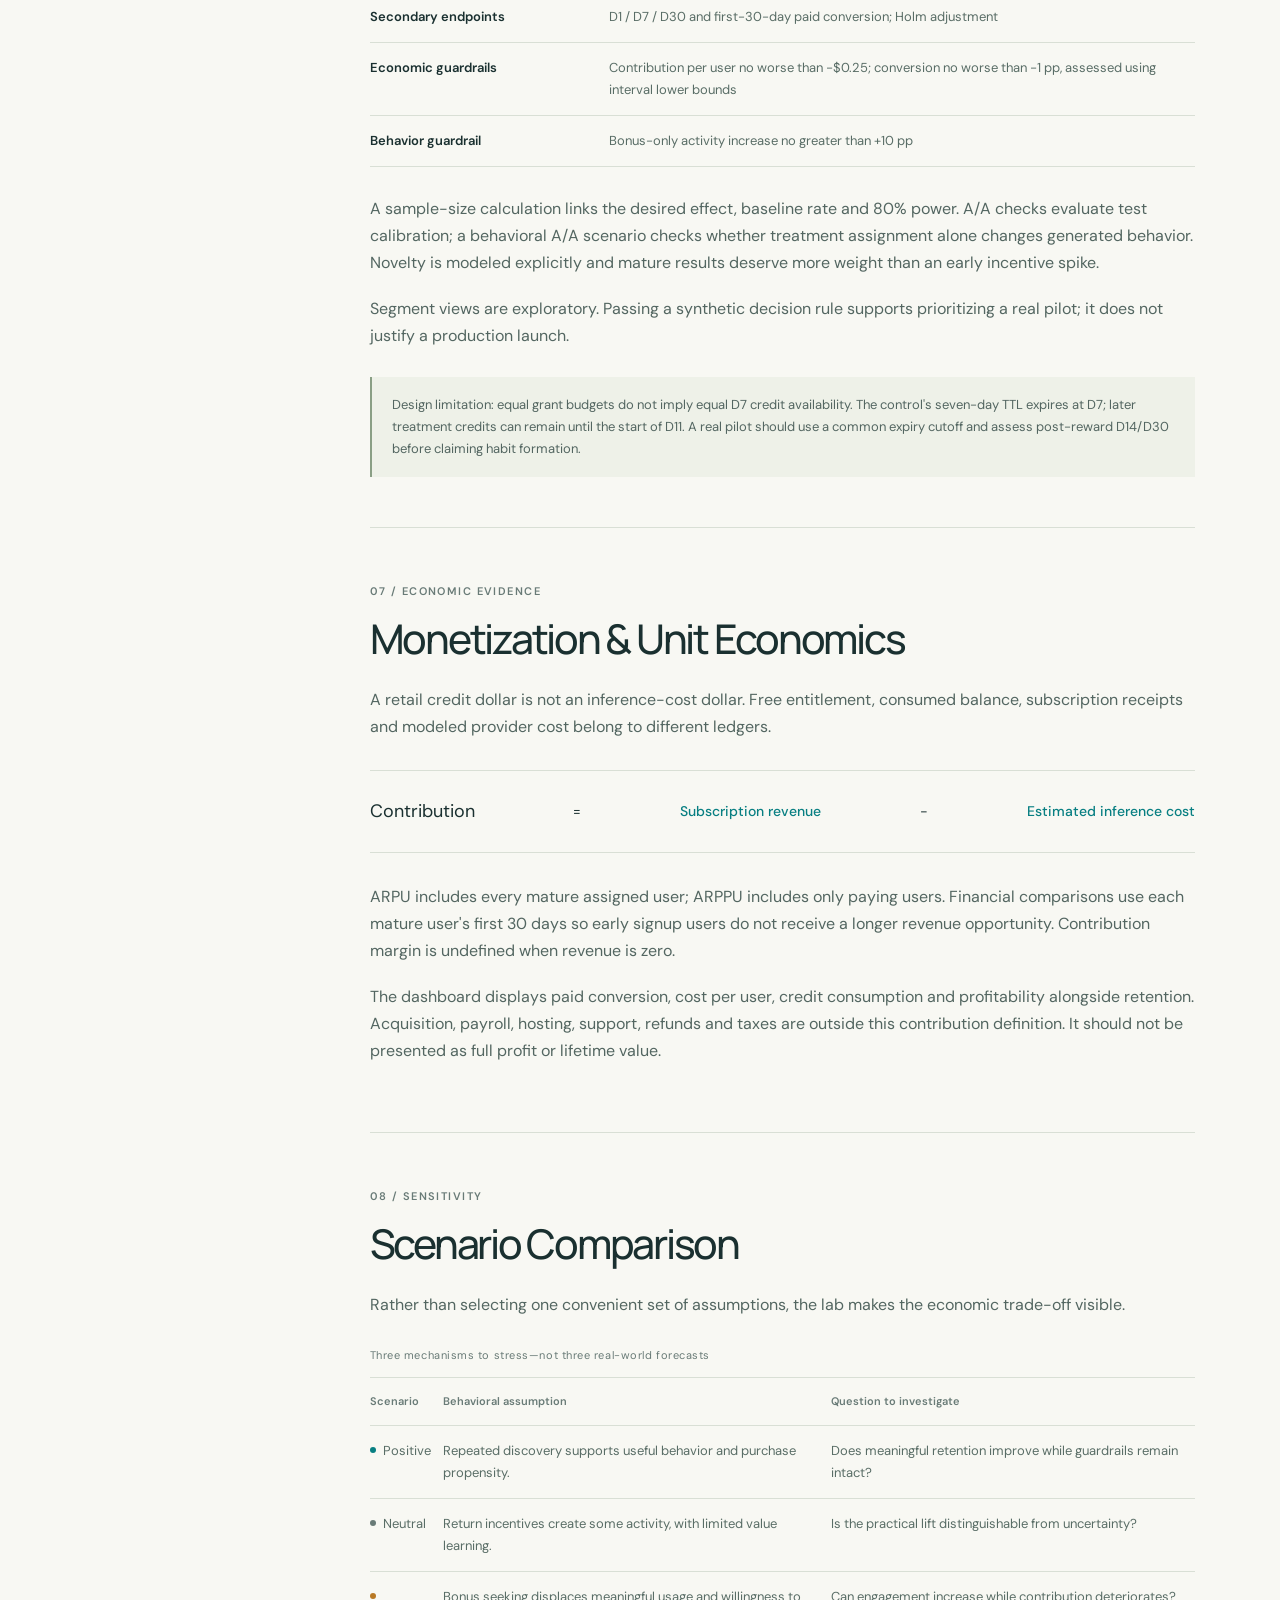
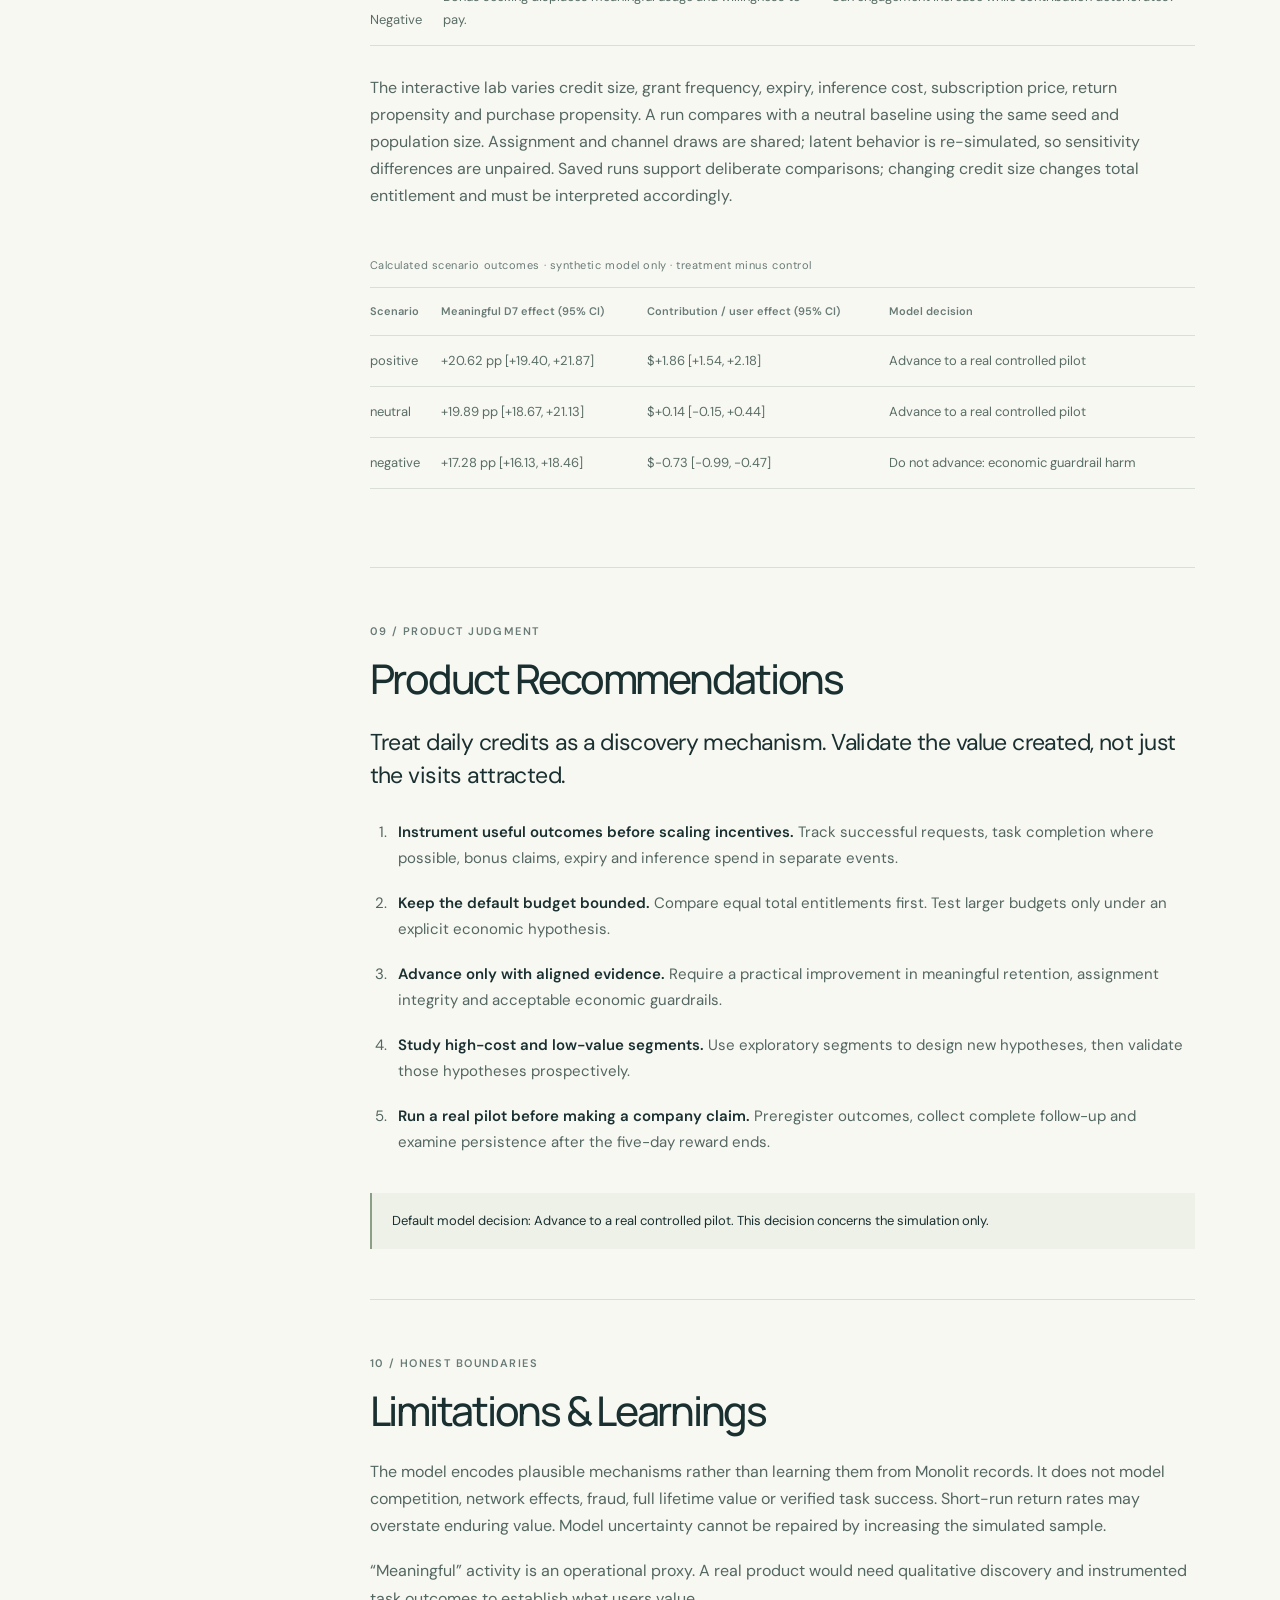
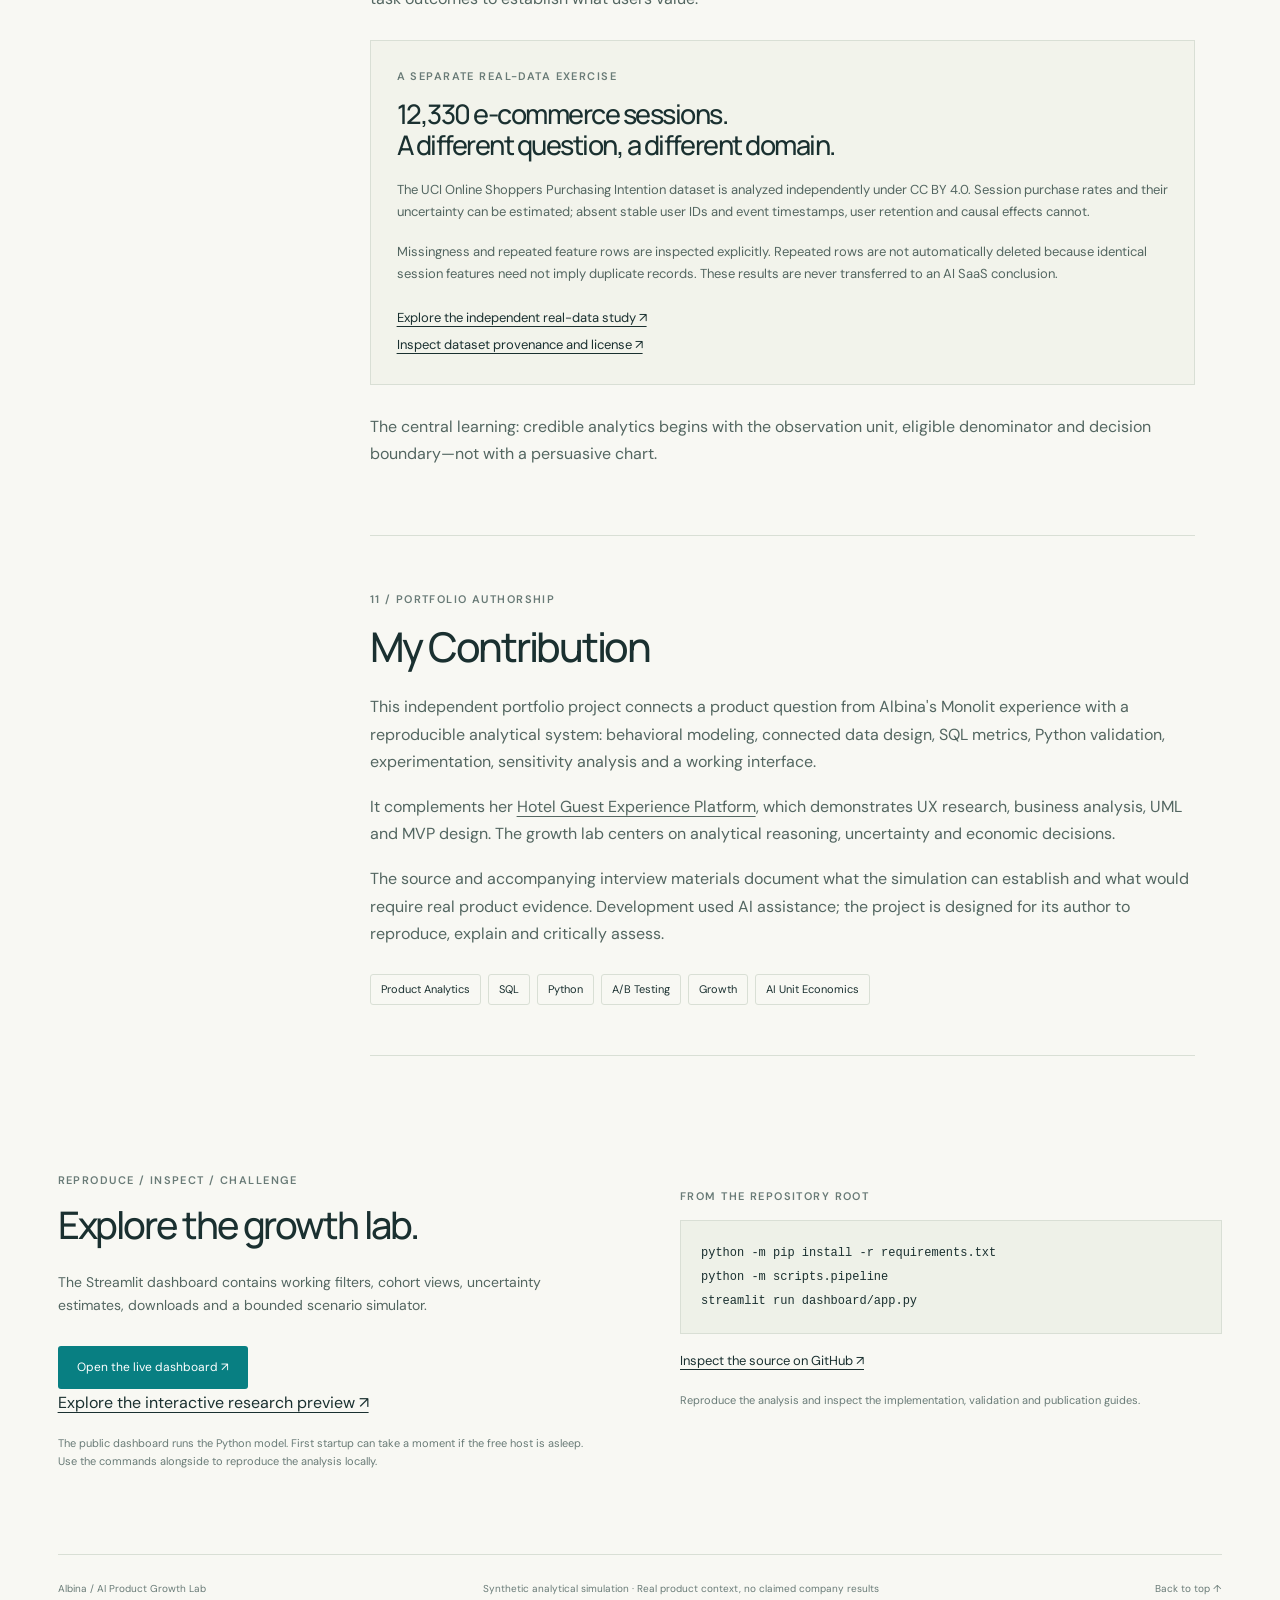
==== commit 9b682071: "Publish verified Streamlit dashboard links and browser evidence" ====
--- a/case-study/index.html
+++ b/case-study/index.html
@@ -34,7 +34,7 @@
       <section class="chapter" id="contribution"><div class="section-number">11 / Portfolio authorship</div><h2>My Contribution</h2><p>This independent portfolio project connects a product question from Albina's Monolit experience with a reproducible analytical system: behavioral modeling, connected data design, SQL metrics, Python validation, experimentation, sensitivity analysis and a working interface.</p><p>It complements her <a href="https://github.com/alyalbina/hotel-guest-experience-platform">Hotel Guest Experience Platform</a>, which demonstrates UX research, business analysis, UML and MVP design. The growth lab centers on analytical reasoning, uncertainty and economic decisions.</p><p>The source and accompanying interview materials document what the simulation can establish and what would require real product evidence. Development used AI assistance; the project is designed for its author to reproduce, explain and critically assess.</p><div class="tags"><span>Product Analytics</span><span>SQL</span><span>Python</span><span>A/B Testing</span><span>Growth</span><span>AI Unit Economics</span></div></section>
     </article>
   </div>
-  <section class="run" id="run"><div><div class="eyebrow">Reproduce / inspect / challenge</div><h2>Explore the growth lab.</h2><p>The Streamlit dashboard contains working filters, cohort views, uncertainty estimates, downloads and a bounded scenario simulator.</p><a href="research.html" class="button">Explore the interactive research preview ↗</a><br><a id="local-dashboard" href="http://localhost:8501">Open locally running Streamlit dashboard ↗</a><p class="small">Requires the command below. A hosted dashboard URL has not been verified.</p></div><div class="run-commands"><span class="eyebrow">From the repository root</span><pre><code>python -m pip install -r requirements.txt
+  <section class="run" id="run"><div><div class="eyebrow">Reproduce / inspect / challenge</div><h2>Explore the growth lab.</h2><p>The Streamlit dashboard contains working filters, cohort views, uncertainty estimates, downloads and a bounded scenario simulator.</p><a href="https://alyalbina-ai-growth-lab.streamlit.app/" class="button">Open the live dashboard ↗</a><br><a href="research.html">Explore the interactive research preview ↗</a><br><a id="local-dashboard" href="http://localhost:8501">Open locally running Streamlit dashboard ↗</a><p class="small">The public dashboard runs the Python model. First startup can take a moment if the free host is asleep. Use the commands alongside to reproduce the analysis locally.</p></div><div class="run-commands"><span class="eyebrow">From the repository root</span><pre><code>python -m pip install -r requirements.txt
 python -m scripts.pipeline
 streamlit run dashboard/app.py</code></pre><a href="https://github.com/alyalbina/ai-product-growth-lab">Inspect the source on GitHub ↗</a><p class="small">Reproduce the analysis and inspect the implementation, validation and publication guides.</p></div></section>
 </main>
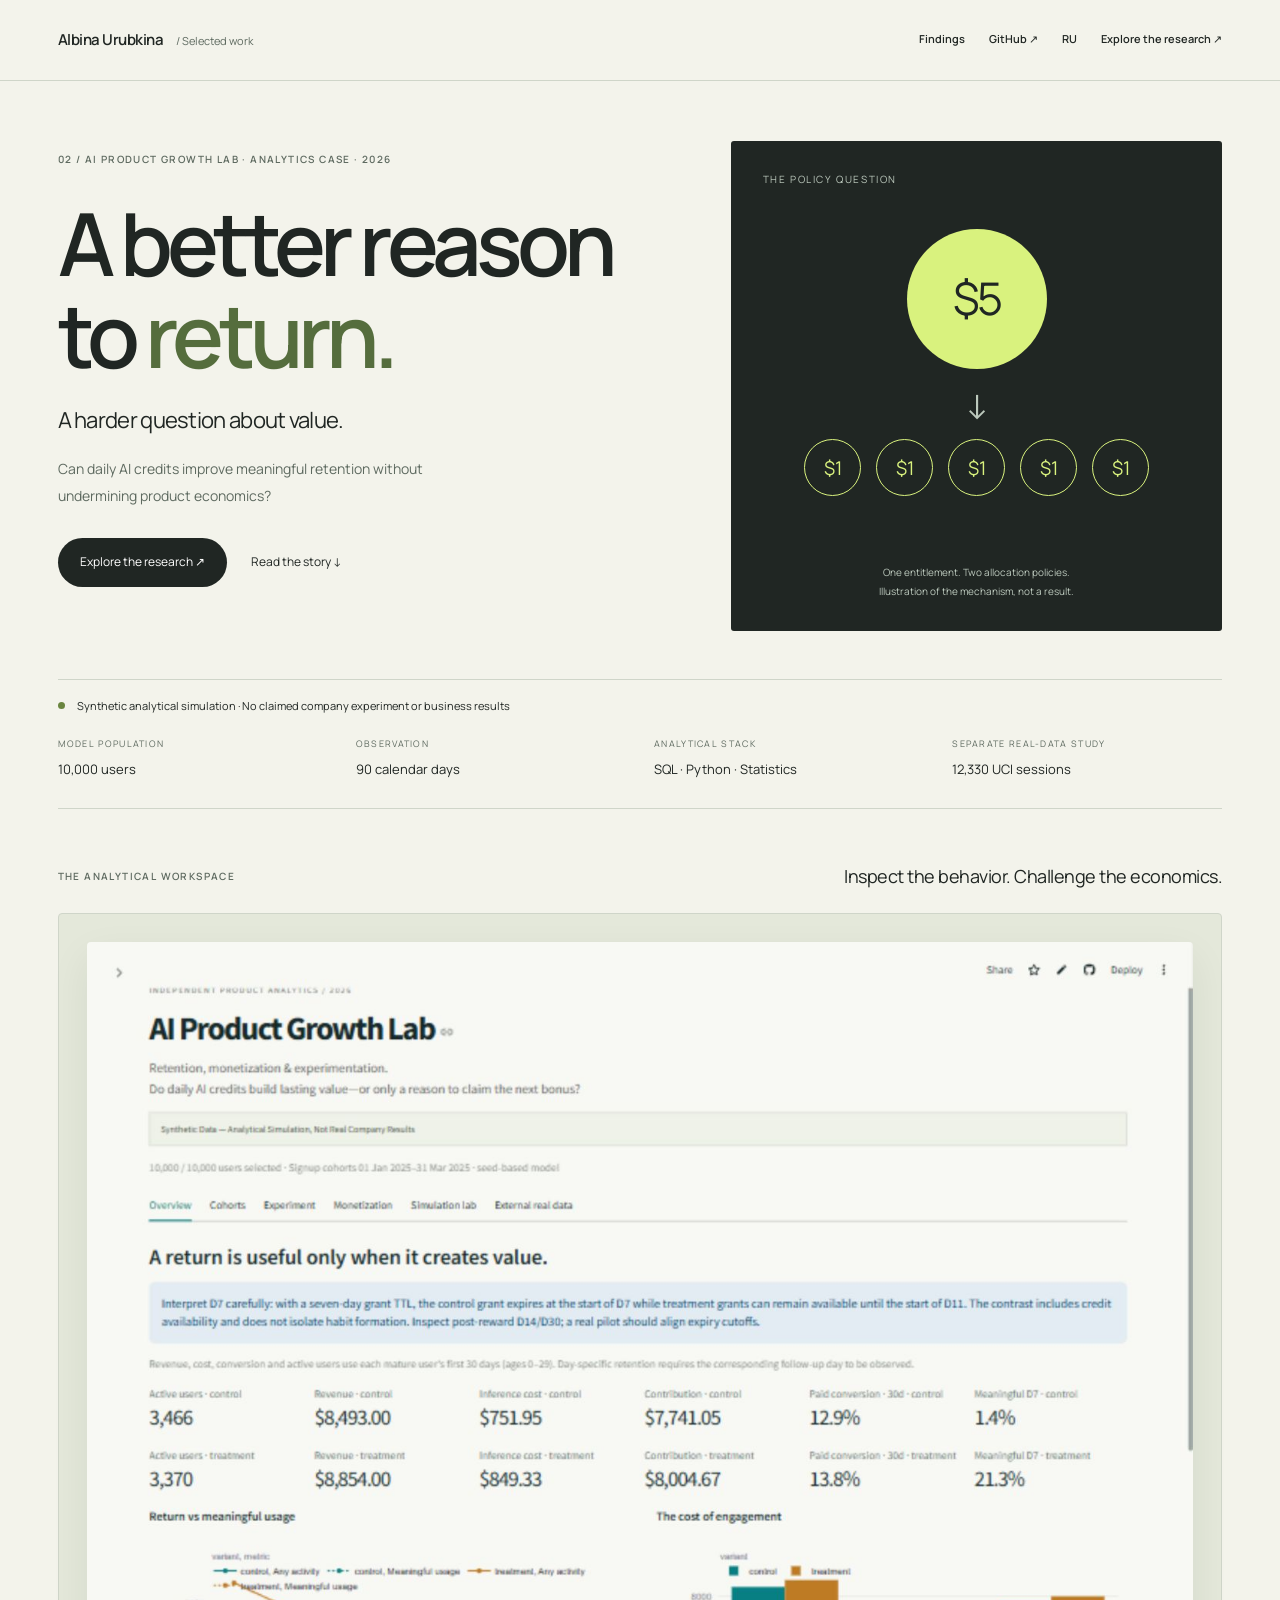
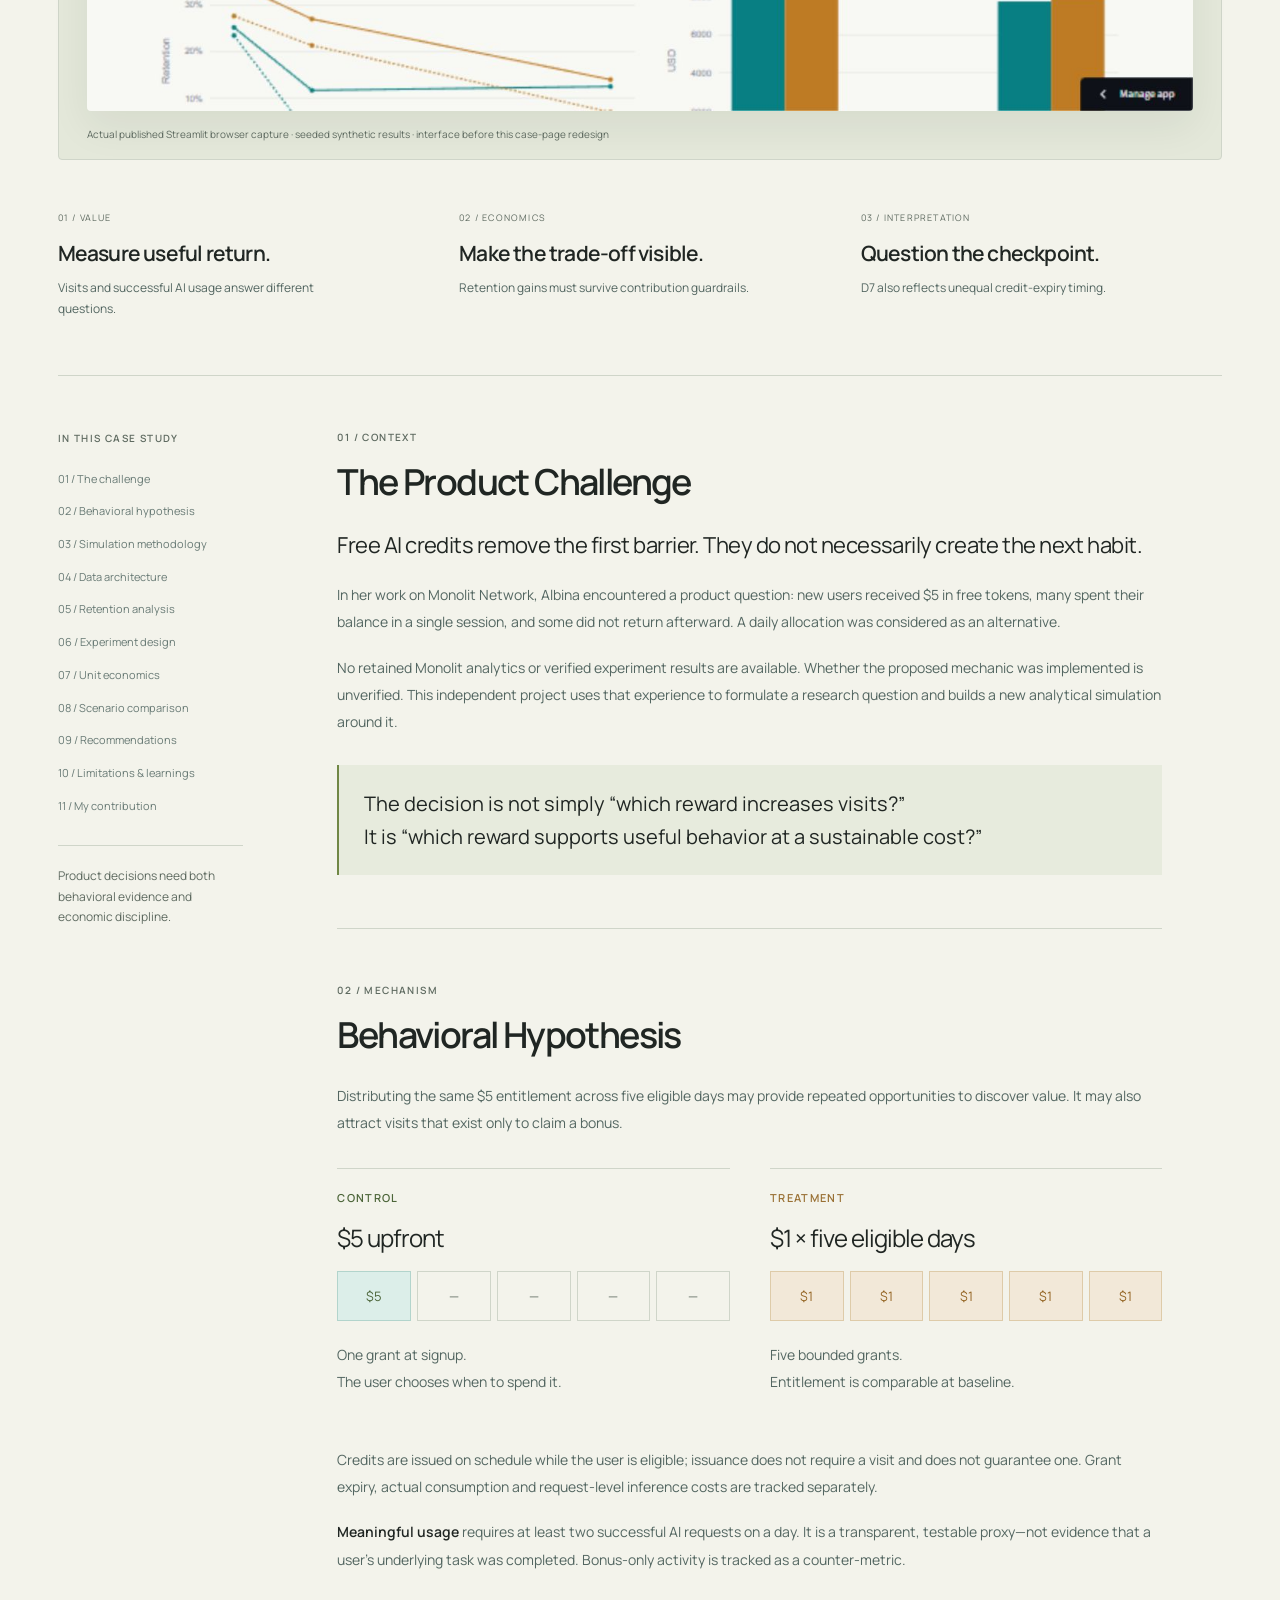
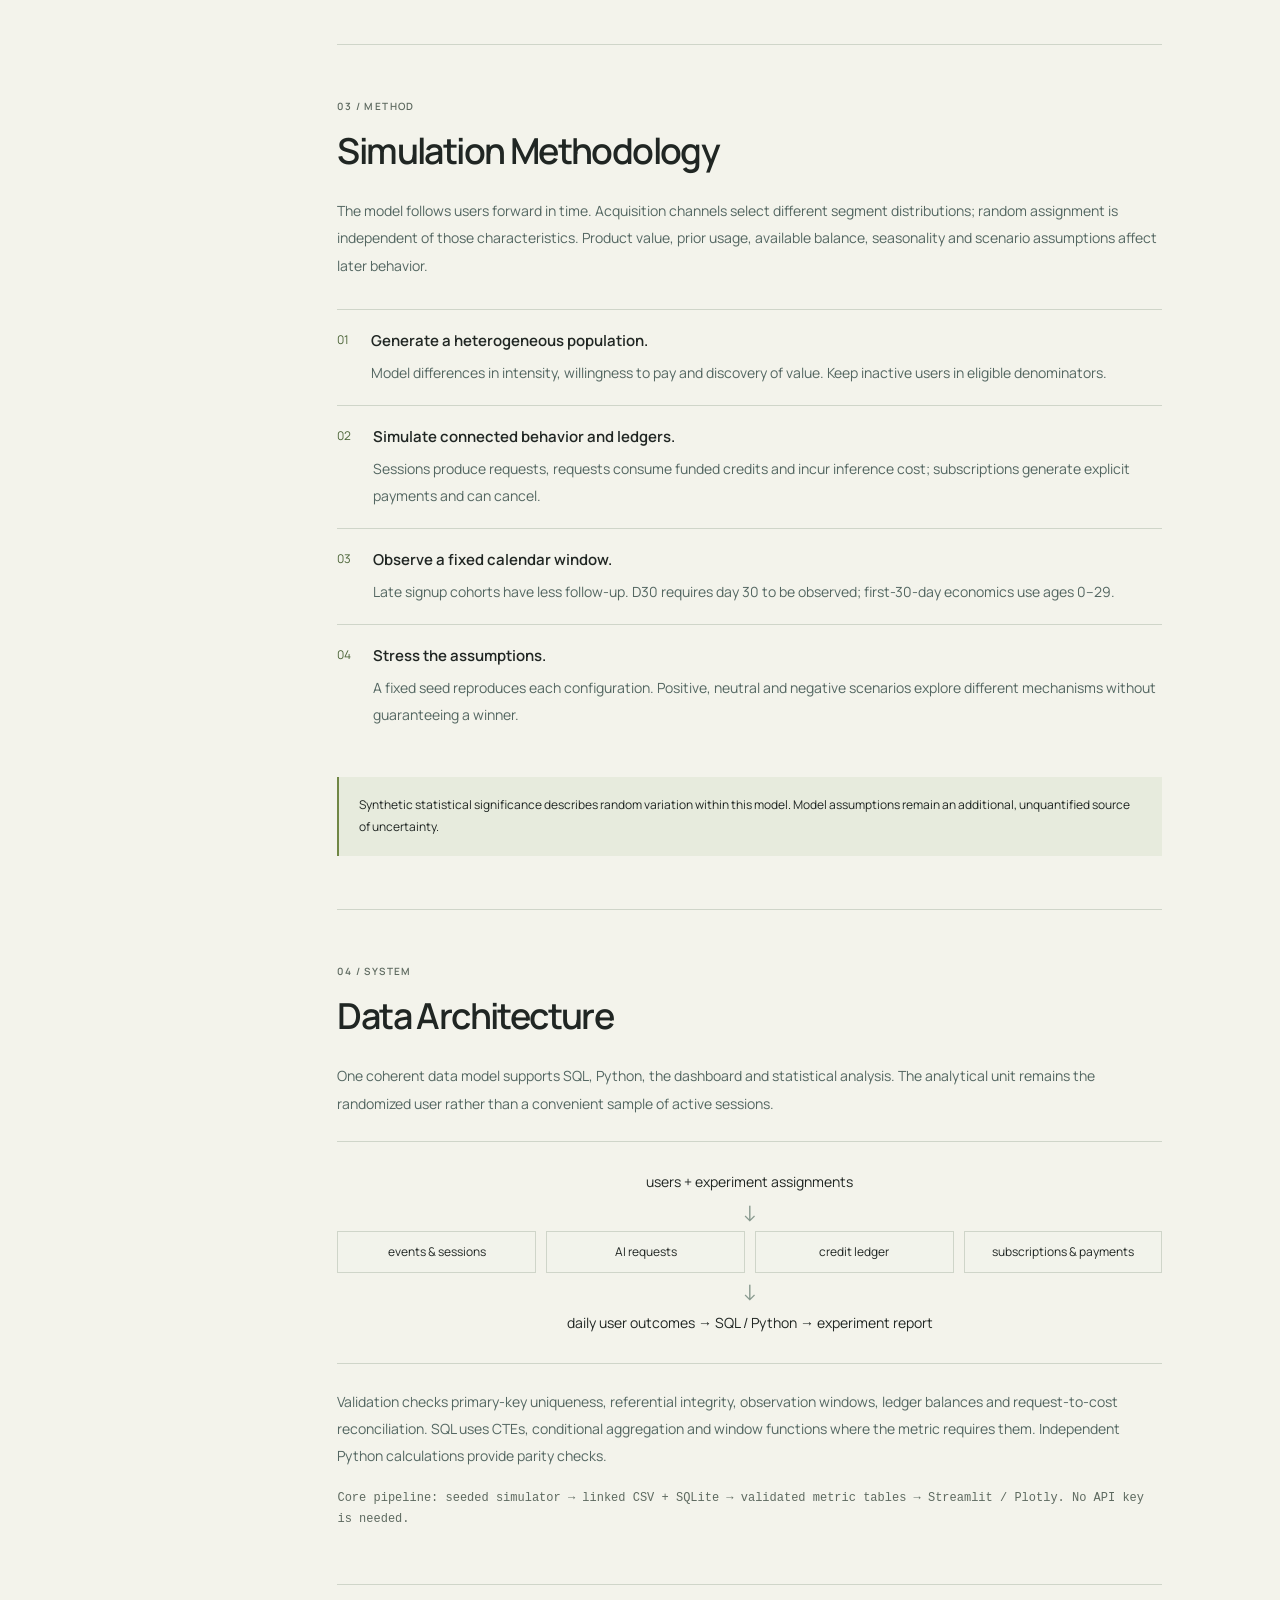
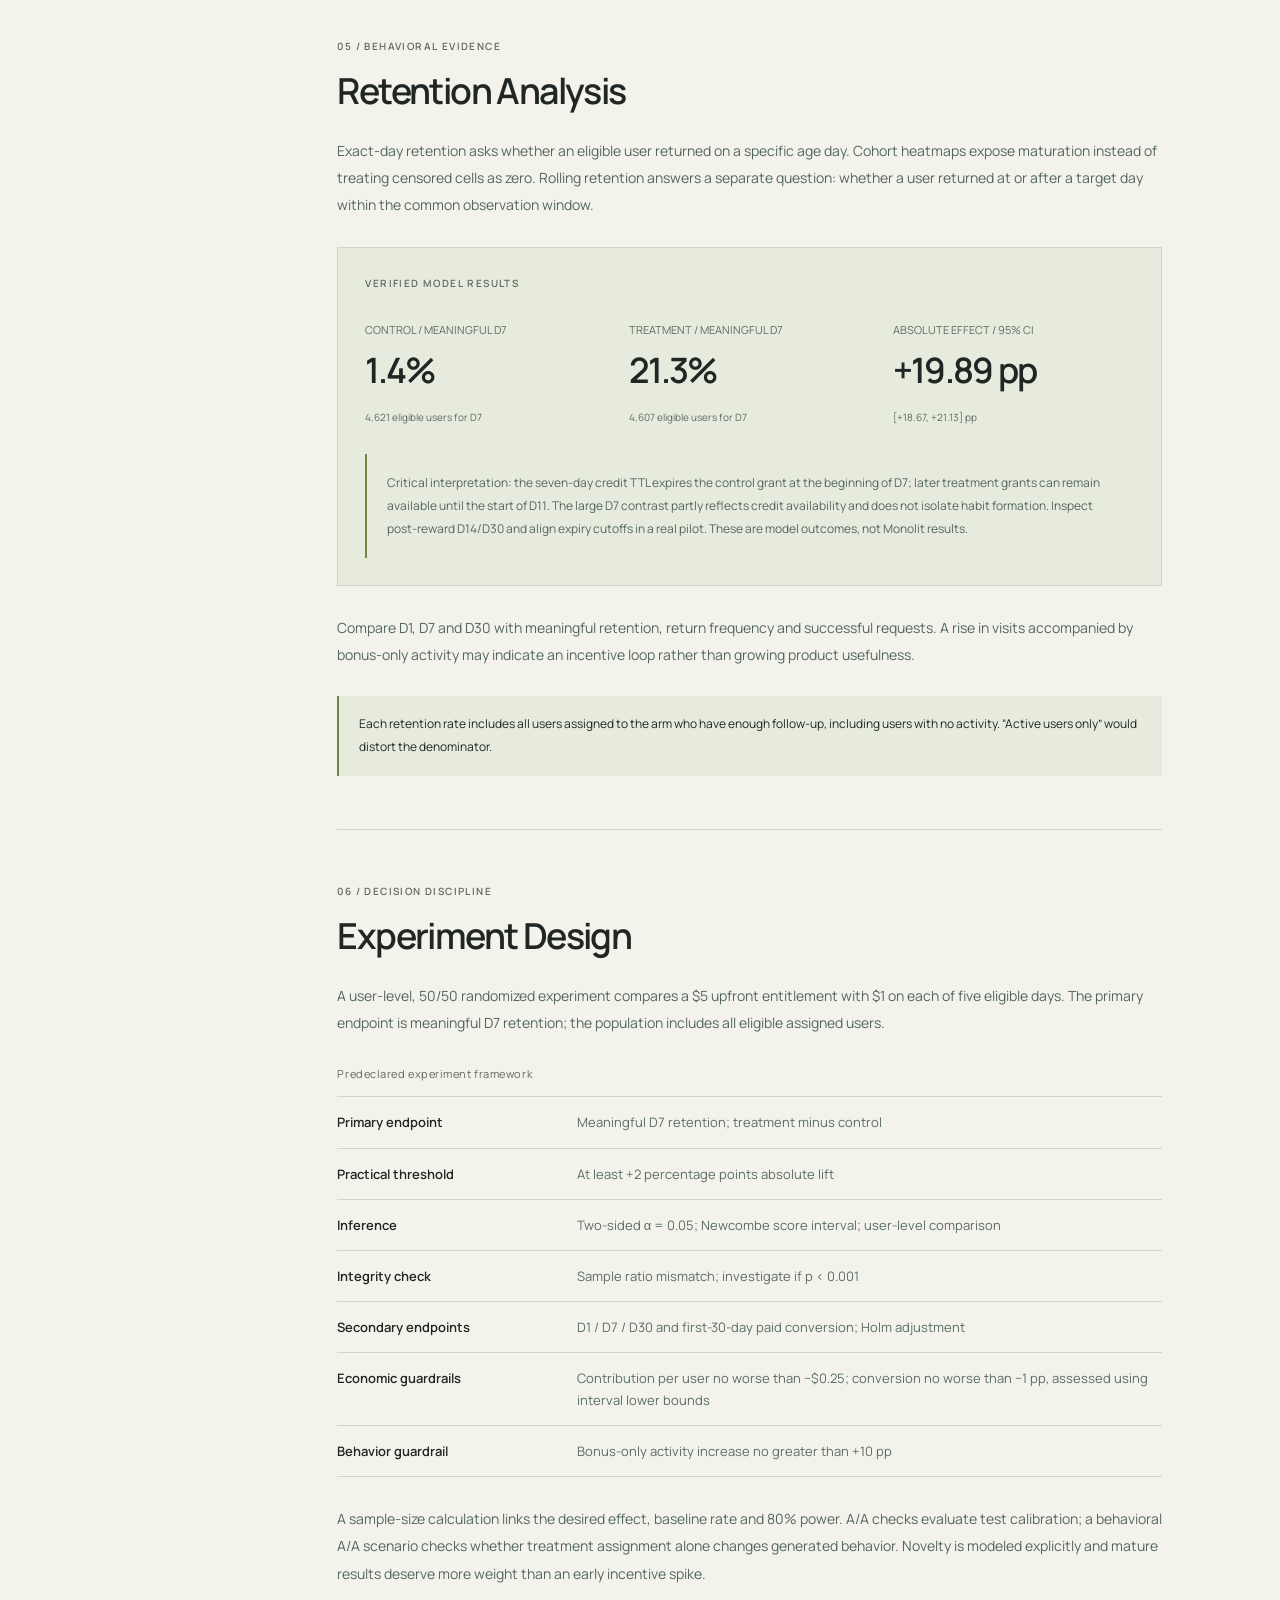
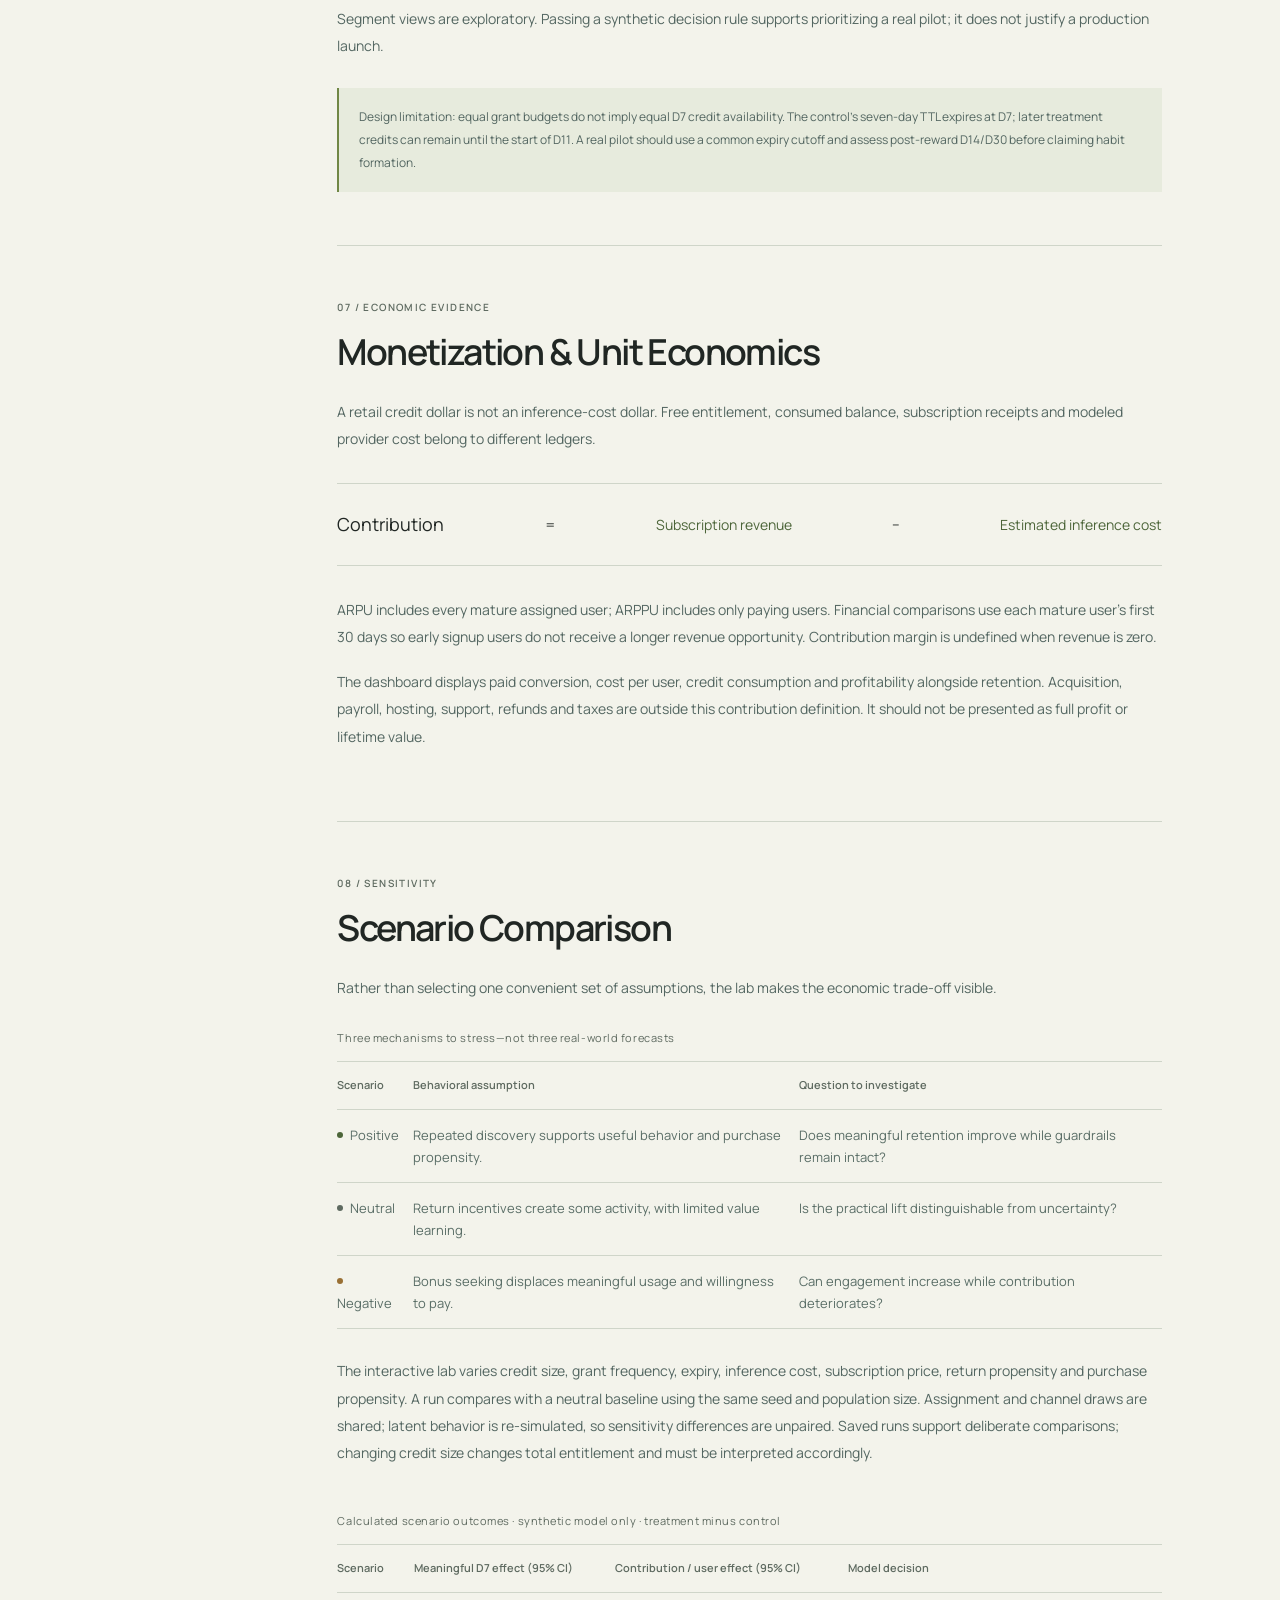
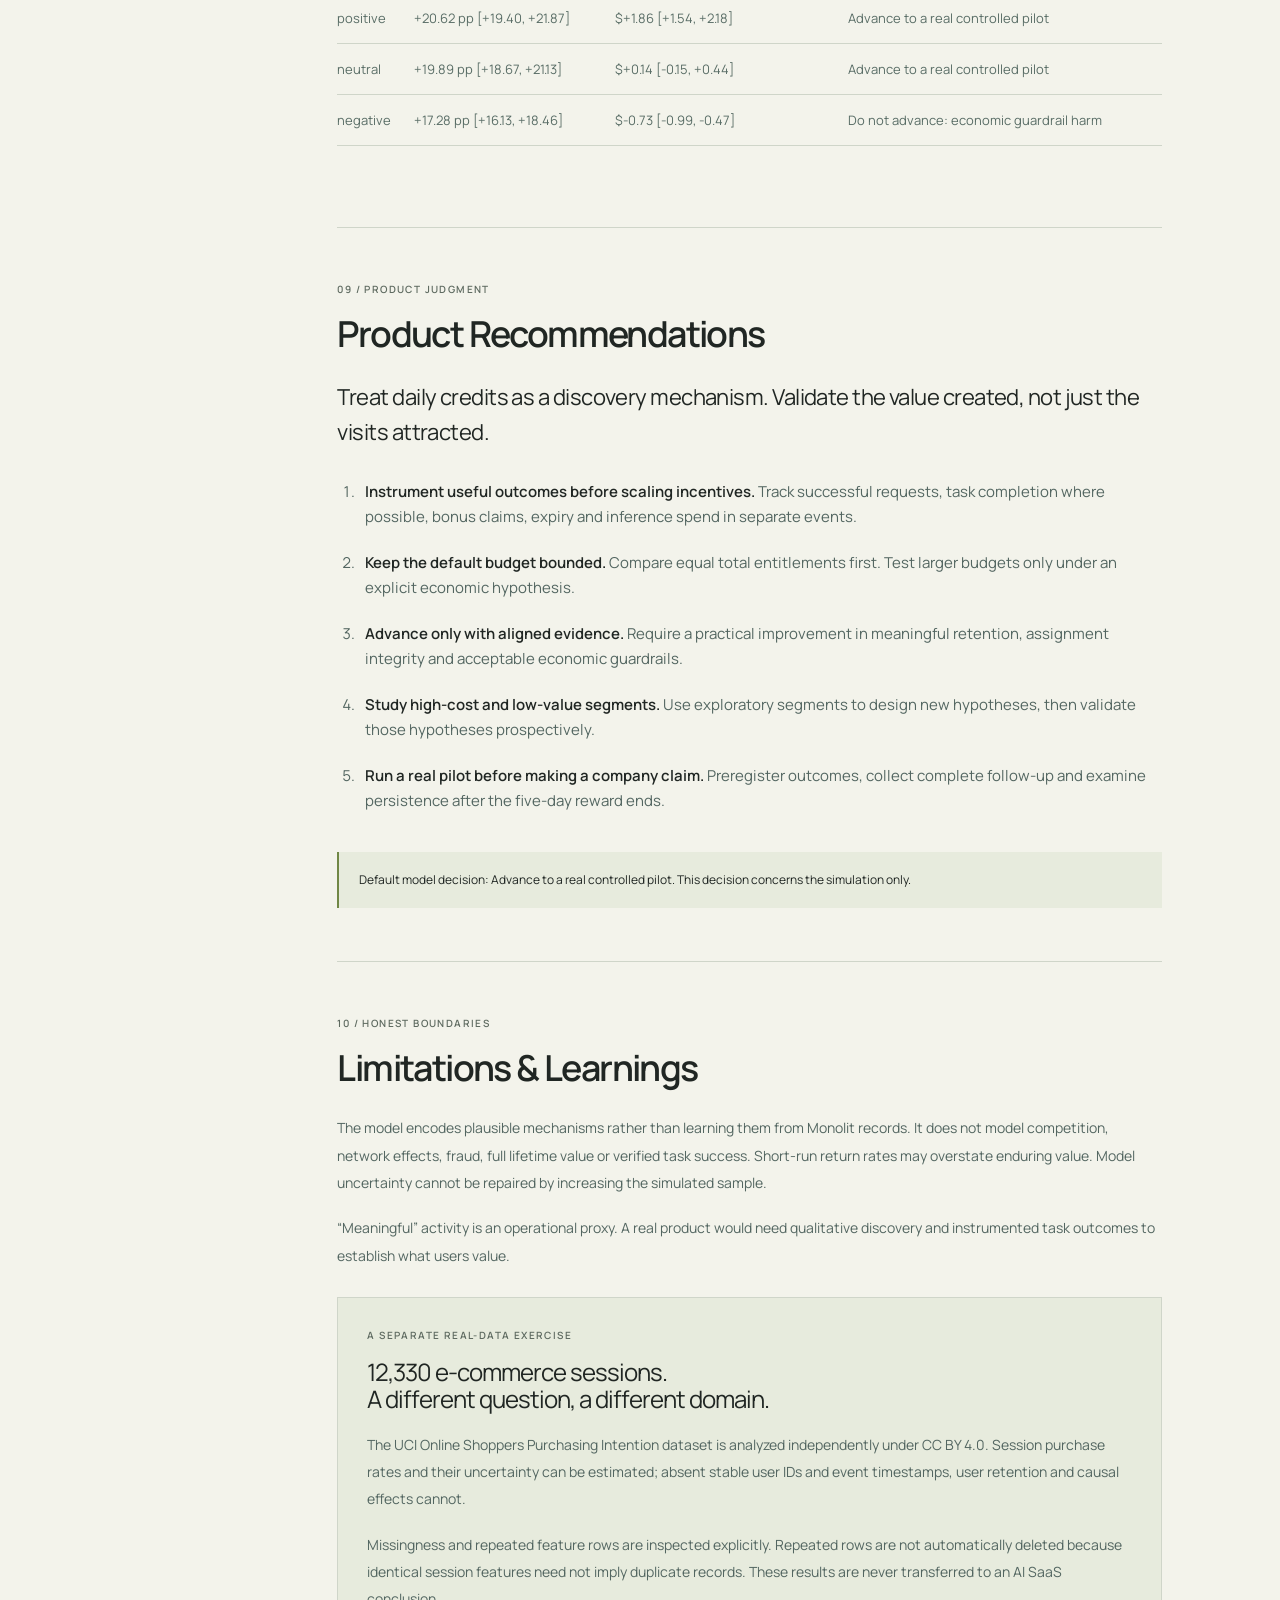
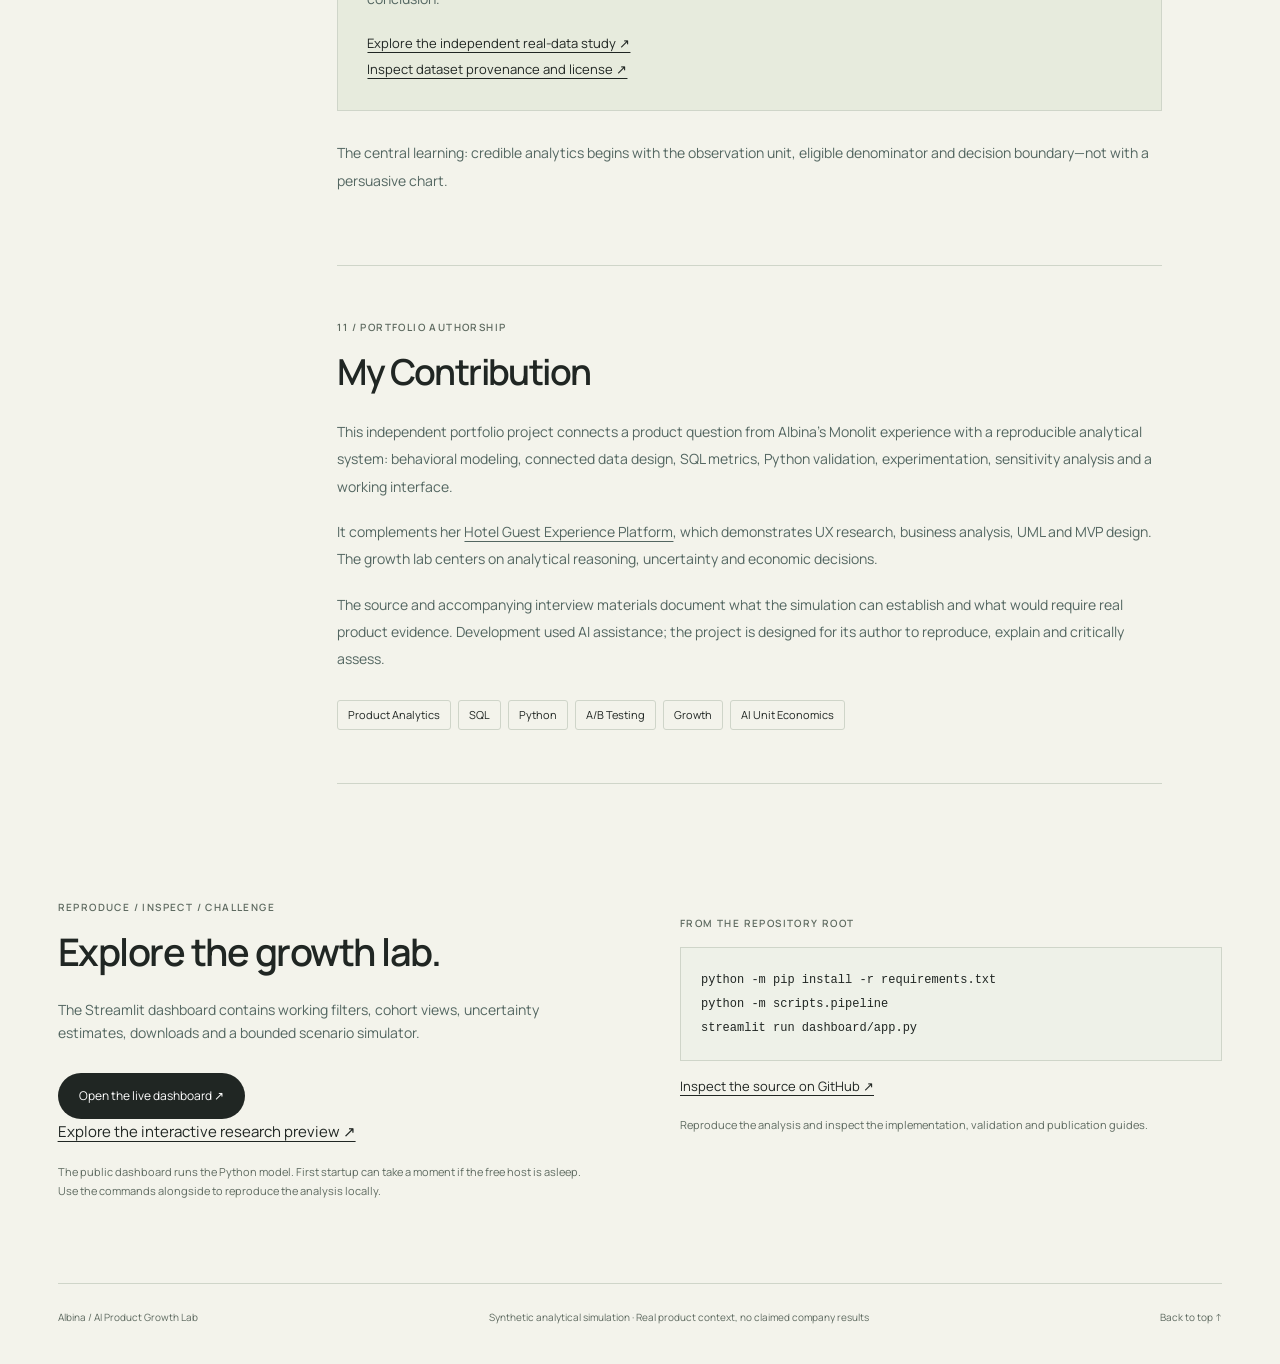
==== commit 29e20c24: "Present Growth Lab as a bilingual editorial analytics case" ====
--- a/case-study/index.html
+++ b/case-study/index.html
@@ -4,20 +4,18 @@
   <meta charset="utf-8">
   <meta name="viewport" content="width=device-width, initial-scale=1">
   <meta name="description" content="An independent product analytics case study of AI credit allocation, meaningful retention, experimentation and unit economics. Synthetic results are clearly distinguished from real product context.">
-  <title>Rethinking Token-Based Monetization in AI Products · Albina</title>
-  <link rel="stylesheet" href="styles.css">
+  <title>AI Product Growth Lab — Analytics case by Albina Urubkina</title>
+  <link rel="stylesheet" href="styles.css"><link rel="stylesheet" href="assets/fonts.css"><link rel="stylesheet" href="editorial.css"><meta name="theme-color" content="#202623"><meta property="og:title" content="AI Product Growth Lab — A better reason to return"><meta property="og:image" content="https://alyalbina.github.io/ai-product-growth-lab/assets/social-preview.png">
 </head>
-<body>
+<body class="editorial">
 <a class="skip" href="#content">Skip to case study</a>
-<header class="topbar"><a class="wordmark" href="#">Albina <span>/ Product Analytics</span></a><nav aria-label="Primary"><a href="#findings">Analysis</a><a href="#experiment">Experiment</a><a href="#run">Explore the lab <span aria-hidden="true">↗</span></a></nav></header>
+<header class="topbar"><a class="wordmark" href="#">Albina Urubkina <span>/ Selected work</span></a><nav aria-label="Primary"><a href="#findings">Findings</a><a href="https://github.com/alyalbina/ai-product-growth-lab">GitHub ↗</a><a href="index.ru.html" lang="ru">RU</a><a href="research.html">Explore the research ↗</a></nav></header>
 <main id="content">
-  <section class="hero">
-    <div class="eyebrow">Independent portfolio project · AI SaaS · 2026</div>
-    <h1>Rethinking token-based<br><em>monetization</em> in AI products.</h1>
-    <div class="hero-bottom"><p class="lede">A better reason to return.<br>A harder question about value.</p><p class="abstract">Can daily token rewards improve meaningful retention and paid conversion without undermining AI product unit economics?</p></div>
-    <div class="disclaimer"><span class="dot"></span>Synthetic Data — Analytical Simulation, Not Real Company Results</div>
-    <div class="metadata"><span>10,000 simulated users</span><span>90-day calendar horizon</span><span>2 randomized arms</span><span>SQL · Python · Statistics</span></div>
-  </section>
+<section class="hero"><div class="growth-hero-copy"><div class="eyebrow">02 / AI Product Growth Lab · Analytics case · 2026</div><h1>A better reason<br>to <em>return.</em></h1><p class="hero-lede">A harder question about value.</p><p class="abstract">Can daily AI credits improve meaningful retention without undermining product economics?</p><div class="hero-actions"><a class="button" href="research.html">Explore the research ↗</a><a class="hero-link" href="#challenge">Read the story ↓</a></div></div><div class="policy-art" aria-label="Policy illustration: five dollars upfront compared with one dollar on five eligible days"><span class="art-label">THE POLICY QUESTION</span><div class="single-credit">$5</div><span class="policy-arrow" aria-hidden="true">↓</span><div class="five-credits"><span>$1</span><span>$1</span><span>$1</span><span>$1</span><span>$1</span></div><span class="art-note">One entitlement. Two allocation policies.<br>Illustration of the mechanism, not a result.</span></div></section>
+<div class="disclaimer"><span class="dot"></span>Synthetic analytical simulation · No claimed company experiment or business results</div>
+<div class="metadata"><div><span>MODEL POPULATION</span><strong>10,000 users</strong></div><div><span>OBSERVATION</span><strong>90 calendar days</strong></div><div><span>ANALYTICAL STACK</span><strong>SQL · Python · Statistics</strong></div><div><span>SEPARATE REAL-DATA STUDY</span><strong>12,330 UCI sessions</strong></div></div>
+<section class="portfolio-showcase"><div class="showcase-heading"><span class="eyebrow">The analytical workspace</span><p>Inspect the behavior. Challenge the economics.</p></div><figure><img src="assets/dashboard.jpg" alt="Actual published Streamlit dashboard showing synthetic growth metrics and the D7 interpretation boundary" width="1440" height="1000" fetchpriority="high"><figcaption>Actual published Streamlit browser capture · seeded synthetic results · interface before this case-page redesign</figcaption></figure></section>
+<section class="insight-strip" aria-label="Three analytical decisions"><div><span>01 / VALUE</span><h2>Measure useful return.</h2><p>Visits and successful AI usage answer different questions.</p></div><div><span>02 / ECONOMICS</span><h2>Make the trade-off visible.</h2><p>Retention gains must survive contribution guardrails.</p></div><div><span>03 / INTERPRETATION</span><h2>Question the checkpoint.</h2><p>D7 also reflects unequal credit-expiry timing.</p></div></section>
   <div class="body-layout">
     <aside class="contents"><div class="eyebrow">In this case study</div><nav aria-label="Case study sections"><a href="#challenge">01 / The challenge</a><a href="#hypothesis">02 / Behavioral hypothesis</a><a href="#method">03 / Simulation methodology</a><a href="#architecture">04 / Data architecture</a><a href="#findings">05 / Retention analysis</a><a href="#experiment">06 / Experiment design</a><a href="#economics">07 / Unit economics</a><a href="#scenarios">08 / Scenario comparison</a><a href="#recommendations">09 / Recommendations</a><a href="#limitations">10 / Limitations & learnings</a><a href="#contribution">11 / My contribution</a></nav><div class="aside-note">Product decisions need both behavioral evidence and economic discipline.</div></aside>
     <article>
--- a/case-study/styles.css
+++ b/case-study/styles.css
@@ -1,4 +1,3 @@
-@import url('https://fonts.googleapis.com/css2?family=DM+Sans:wght@400;500;600;700&family=Manrope:wght@400;500;600;700;800&display=swap');
 :root{--paper:#f8f8f3;--ink:#1a3030;--muted:#697b77;--line:#d9dfd5;--teal:#087f82;--amber:#b87925;--soft:#eef1e8;--sans:'DM Sans',Arial,sans-serif;--heading:'Manrope',Arial,sans-serif}
 *{box-sizing:border-box}html{scroll-behavior:smooth;scroll-padding-top:32px}body{margin:0;background:var(--paper);color:var(--ink);font-family:var(--sans);font-size:16px;line-height:1.7}a{color:inherit;text-underline-offset:4px}a:hover{color:var(--teal)}a:focus-visible,button:focus-visible{outline:3px solid var(--amber);outline-offset:5px}.skip{position:absolute;top:-100px;left:12px;padding:12px;background:white;z-index:100}.skip:focus{top:12px}.topbar{max-width:1400px;margin:0 auto;padding:28px 4.5%;display:flex;justify-content:space-between;align-items:center;border-bottom:1px solid var(--line)}.wordmark{font-family:var(--heading);font-size:17px;font-weight:800;text-decoration:none;letter-spacing:-.03em}.wordmark span{font-size:12px;font-weight:500;color:var(--muted);letter-spacing:0;margin-left:10px}.topbar nav{display:flex;gap:30px;font-size:12px;font-weight:600}.topbar nav a{text-decoration:none}main{max-width:1400px;margin:auto;padding:0 4.5%}.hero{padding:76px 0 40px}.eyebrow,.section-number{font-size:11px;font-weight:600;letter-spacing:.13em;text-transform:uppercase;color:var(--muted)}h1,h2,h3{font-family:var(--heading);font-weight:500;line-height:1.14;letter-spacing:-.055em;margin:0}h1{font-size:clamp(48px,5.65vw,78px);max-width:1120px;margin:24px 0 35px;letter-spacing:-.062em}h1 em{font-weight:500;color:var(--teal);font-style:normal}h2{font-size:clamp(28px,3.2vw,42px);margin:14px 0 24px}h3{font-size:25px;margin:14px 0 16px}.hero-bottom{display:grid;grid-template-columns:1.1fr 1fr;gap:90px;align-items:end;padding-bottom:30px}.lede{font-size:23px;line-height:1.4;letter-spacing:-.02em;margin:0}.abstract{font-size:17px;line-height:1.6;max-width:475px;margin:0;color:var(--muted)}.disclaimer{background:var(--soft);border:1px solid var(--line);padding:13px 17px;font-size:12px;display:flex;align-items:center;gap:12px}.dot{width:7px;height:7px;border-radius:50%;background:var(--teal);flex-shrink:0}.metadata{display:flex;gap:32px;padding:21px 0;font-size:11px;color:var(--muted)}.body-layout{border-top:1px solid var(--line);display:grid;grid-template-columns:240px minmax(0,1fr);gap:72px}.contents{padding-top:54px;position:sticky;top:0;align-self:start}.contents nav{display:flex;flex-direction:column;gap:13px;margin-top:23px;font-size:12px}.contents a{text-decoration:none;color:#687a75}.contents a:hover{color:var(--teal)}.aside-note{font-size:12px;color:var(--muted);max-width:185px;line-height:1.7;border-top:1px solid var(--line);margin-top:30px;padding-top:20px}article{max-width:825px}.chapter{padding:54px 0 50px;border-bottom:1px solid var(--line)}p{margin:18px 0;color:#536661}.large{font-size:23px;line-height:1.45;letter-spacing:-.025em;color:var(--ink)}strong{font-weight:600;color:var(--ink)}.pullquote{font-size:21px;line-height:1.6;border-left:2px solid var(--teal);padding:10px 0 10px 26px;margin:30px 0 0}.allocation{display:grid;grid-template-columns:1fr 1fr;gap:40px;margin:32px 0}.allocation>div{border-top:1px solid var(--line);padding-top:15px}.legend{font-size:11px;font-weight:600;text-transform:uppercase;letter-spacing:.12em}.control{color:var(--teal)}.treatment{color:var(--amber)}.timeline{display:grid;grid-template-columns:repeat(5,1fr);gap:6px;margin:20px 0}.timeline b,.timeline span{padding:13px 5px;text-align:center;font-size:13px;font-weight:500;border:1px solid var(--line);color:var(--muted)}.timeline b{background:#f2e8d8;border-color:#decba9;color:#936321}.timeline .control-block{background:#dceee9;border-color:#b2d4cc;color:var(--teal)}.allocation p{font-size:13px;line-height:1.7}.numbered{padding:0;list-style:none;margin:30px 0}.numbered li{display:flex;gap:22px;padding:18px 0;border-top:1px solid var(--line)}.numbered li>span{font-size:12px;color:var(--teal);padding-top:2px}.numbered strong{font-size:15px}.numbered p{font-size:14px;margin:6px 0 0}.note{font-size:13px;line-height:1.7;background:var(--soft);border-left:2px solid #8a9f85;padding:17px 20px;margin:28px 0 0}.architecture{padding:28px 0;margin:24px 0;text-align:center;border-block:1px solid var(--line)}.architecture-root{font-size:14px;font-weight:500}.architecture-arrow{color:#88998e;font-size:22px}.architecture-branches{display:grid;grid-template-columns:repeat(4,1fr);gap:10px}.architecture-branches span{border:1px solid var(--line);padding:10px 7px;font-size:12px;background:#f2f3eb}.source-note{font-family:monospace;font-size:12px;color:var(--muted);line-height:1.8}.result-frame{border-block:1px solid var(--line);padding:23px 0;margin:28px 0}.result-frame code{font-size:12px}.result-grid{display:grid;grid-template-columns:repeat(3,1fr);gap:22px;margin:24px 0}.result-grid span{font-size:11px;color:var(--muted)}.result-grid strong{font-family:var(--heading);font-size:28px;display:block;font-weight:500;letter-spacing:-.04em}.result-grid small{font-size:11px;display:block;color:var(--muted)}table{border-collapse:collapse;font-size:13px;width:100%;margin:28px 0;text-align:left}caption{text-align:left;color:var(--muted);font-size:11px;letter-spacing:.05em;padding-bottom:13px}th,td{padding:14px 10px 14px 0;border-top:1px solid var(--line);vertical-align:top}th{font-weight:600;color:var(--ink);width:29%}td{color:#596d66}thead th{font-size:11px;color:var(--muted);width:auto}table tr:last-child>*{border-bottom:1px solid var(--line)}.equation{display:flex;align-items:center;justify-content:space-between;gap:12px;padding:27px 0;border-block:1px solid var(--line);font-size:14px;line-height:1.5;margin:30px 0}.equation>span:first-child{font-size:18px}.equation strong{font-weight:500;color:var(--teal)}.scenario-dot{display:inline-block;width:6px;height:6px;border-radius:50%;margin:0 7px 2px 0;background:var(--muted)}.positive{background:var(--teal)}.negative{background:var(--amber)}ol{padding-left:21px}ol li{padding:10px 0 10px 7px;font-size:15px;color:#536661}.real-data{padding:26px;border:1px solid var(--line);margin:28px 0;background:#f2f3eb}.real-data h3{font-size:27px}.real-data p,.real-data a{font-size:13px}.tags{display:flex;flex-wrap:wrap;gap:7px;margin:27px 0 0}.tags span{font-size:11px;border:1px solid var(--line);padding:5px 10px;border-radius:3px}.run{display:grid;grid-template-columns:1fr 1fr;gap:80px;margin-top:65px;padding:50px 0 65px;border-bottom:1px solid var(--line)}.run h2{font-size:38px}.run p{font-size:14px}.button{display:inline-block;background:var(--teal);color:white;text-decoration:none;padding:11px 19px;font-size:12px;margin-top:10px;border-radius:3px}.button:hover{color:white;background:#096b6e}.run .small{font-size:11px;color:var(--muted)}.run-commands{padding-top:10px}.run-commands pre{background:#eef1e8;border:1px solid var(--line);font-size:12px;line-height:2;padding:20px;overflow-x:auto}.run-commands a{font-size:13px}footer{max-width:1400px;margin:auto;padding:25px 4.5% 38px;display:flex;justify-content:space-between;gap:25px;color:var(--muted);font-size:10px}footer a{text-decoration:none}
 @media(max-width:1000px){.body-layout{grid-template-columns:175px minmax(0,1fr);gap:35px}.hero-bottom{gap:40px}.architecture-branches{grid-template-columns:repeat(2,1fr)}.contents nav{font-size:11px}.equation{flex-wrap:wrap}.metadata{gap:20px}.run{gap:40px}}
--- a/case-study/assets/fonts.css
+++ b/case-study/assets/fonts.css
@@ -0,0 +1,4 @@
+@font-face{font-family:Manrope;font-style:normal;font-weight:400;font-display:swap;src:url(manrope-latin-400-normal.woff2) format("woff2");unicode-range:U+0000-00FF,U+0131,U+0152-0153,U+02BB-02BC,U+02C6,U+02DA,U+02DC,U+0304,U+0308,U+0329,U+2000-206F,U+20AC,U+2122,U+2191,U+2193,U+2212,U+2215,U+FEFF,U+FFFD}
+@font-face{font-family:Manrope;font-style:normal;font-weight:400;font-display:swap;src:url(manrope-cyrillic-400-normal.woff2) format("woff2");unicode-range:U+0400-045F,U+0490-0491,U+04B0-04B1,U+2116}
+@font-face{font-family:Manrope;font-style:normal;font-weight:600;font-display:swap;src:url(manrope-latin-600-normal.woff2) format("woff2");unicode-range:U+0000-00FF,U+0131,U+0152-0153,U+02BB-02BC,U+02C6,U+02DA,U+02DC,U+0304,U+0308,U+0329,U+2000-206F,U+20AC,U+2122,U+2191,U+2193,U+2212,U+2215,U+FEFF,U+FFFD}
+@font-face{font-family:Manrope;font-style:normal;font-weight:600;font-display:swap;src:url(manrope-cyrillic-600-normal.woff2) format("woff2");unicode-range:U+0400-045F,U+0490-0491,U+04B0-04B1,U+2116}
--- a/case-study/editorial.css
+++ b/case-study/editorial.css
@@ -0,0 +1,5 @@
+/* Portfolio presentation only. The research and real-data reports retain their styles. */
+.editorial{--paper:#f3f3eb;--ink:#202623;--muted:#5e6a60;--line:#cfd5c9;--teal:#4c6539;--amber:#997034;--soft:#e7ebdd;--sans:Manrope,Arial,sans-serif;--heading:Manrope,Arial,sans-serif;font-synthesis:none;font-size:15px}
+.editorial .topbar{padding-block:27px}.editorial .wordmark{font-size:15px;font-weight:600;letter-spacing:-.5px}.editorial .wordmark span{font-size:11px}.editorial .topbar nav{gap:24px;font-size:11px}.editorial main{max-width:1480px}.editorial .topbar{max-width:1480px}.editorial .hero{display:grid;grid-template-columns:1.25fr 1fr;gap:5%;padding:60px 0 48px}.growth-hero-copy{padding:10px 0 25px}.editorial .hero h1{font-size:clamp(48px,6.8vw,92px);font-weight:600;letter-spacing:-5.8px;line-height:1.06;margin:29px 0 23px}.editorial .hero h1 em{color:#556d3d;font-weight:600}.editorial .hero-lede{font-size:22px;letter-spacing:-.7px;color:var(--ink);line-height:1.5;margin:0 0 19px}.editorial .abstract{font-size:14px;line-height:1.9;max-width:400px;margin:0}.hero-actions{display:flex;align-items:center;gap:24px;flex-wrap:wrap;margin-top:29px}.editorial .hero .button{border-radius:40px;padding:14px 22px;background:var(--ink);margin:0;font-size:12px}.hero-link{font-size:12px;text-decoration:none}.policy-art{min-height:490px;background:#202623;color:#f1f3e8;padding:30px 32px;display:flex;flex-direction:column;align-items:center;border-radius:3px}.policy-art .art-label{align-self:flex-start;font-size:10px;letter-spacing:1.6px;color:#bcc9bd}.single-credit{display:grid;place-items:center;background:#d9f27e;color:#202623;width:140px;height:140px;border-radius:50%;font-size:45px;letter-spacing:-3px;margin-top:41px}.policy-arrow{font-size:34px;color:#bcc9bd;margin:15px 0;line-height:1.2}.five-credits{display:flex;gap:15px;justify-content:center;width:100%}.five-credits span{width:57px;height:57px;display:grid;place-items:center;border:1px solid #d9f27e;border-radius:50%;font-size:19px;color:#d9f27e;flex-shrink:0}.art-note{font-size:10px;color:#bcc9bd;line-height:1.9;text-align:center;margin-top:auto;padding-top:26px}.editorial .disclaimer{font-size:11px;background:transparent;border:0;border-top:1px solid var(--line);padding:17px 0 0;line-height:1.6}.editorial .dot{background:#6a853f}.editorial .metadata{display:grid;grid-template-columns:repeat(4,1fr);gap:28px;padding:22px 0 28px;border-bottom:1px solid var(--line)}.editorial .metadata span{font-size:9px;letter-spacing:1.3px;display:block;margin-bottom:7px}.editorial .metadata strong{font-size:13px;font-weight:400;display:block}.portfolio-showcase{padding:54px 0 0}.showcase-heading{display:flex;justify-content:space-between;align-items:center;gap:25px;margin-bottom:23px}.showcase-heading p{font-size:18px;line-height:1.5;letter-spacing:-.5px;margin:0;color:var(--ink)}.portfolio-showcase figure{background:#e4e8da;border:1px solid var(--line);border-radius:4px;margin:0;padding:28px 28px 16px}.portfolio-showcase img{display:block;width:100%;height:auto;border-radius:4px;box-shadow:0 15px 40px #20262312}.portfolio-showcase figcaption{font-size:10px;line-height:1.7;color:var(--muted);margin-top:15px}.insight-strip{display:grid;grid-template-columns:repeat(3,1fr);gap:40px;padding:43px 0 55px}.insight-strip span{font-size:9px;letter-spacing:1.2px;color:var(--muted)}.editorial .insight-strip h2{font-size:21px;letter-spacing:-.8px;font-weight:600;margin:13px 0 11px}.insight-strip p{font-size:12px;line-height:1.8;max-width:290px;margin:0}.editorial .body-layout{grid-template-columns:210px minmax(0,1fr);gap:6%}.editorial .contents{top:20px}.editorial .contents nav{font-size:11px;gap:14px}.editorial .chapter{padding:53px 0}.editorial .chapter h2{font-size:clamp(27px,2.8vw,38px);font-weight:600;letter-spacing:-1.6px;line-height:1.23}.editorial .chapter h3{font-size:24px;letter-spacing:-1px}.editorial .chapter p{font-size:14px;line-height:1.95}.editorial .chapter .large{font-size:22px;line-height:1.6;color:var(--ink)}.editorial .pullquote{font-size:20px;line-height:1.65;background:#e7ebdd;border-left:2px solid #708745;padding:22px 25px}.editorial .result-frame{padding:27px;border:1px solid var(--line);background:#e7ebdd}.editorial .result-grid strong{font-size:35px;font-weight:600;letter-spacing:-1.7px}.editorial .result-grid small{line-height:1.8;font-size:10px;margin-top:7px}.editorial .note{border-left-color:#708745;line-height:1.9}.editorial .chapter .note{font-size:12px}.editorial .real-data{padding:29px;background:#e7ebdd}.editorial .run .button{background:#202623;border-radius:30px;padding:13px 21px}.editorial .run h2{font-size:38px;font-weight:600;letter-spacing:-1.5px}.editorial footer{max-width:1480px;font-size:10px}.editorial .eyebrow,.editorial .section-number{font-size:10px;letter-spacing:1.4px}
+@media(max-width:1050px){.editorial .hero h1{letter-spacing:-4px}.five-credits{gap:10px}.five-credits span{width:45px;height:45px;font-size:16px}.policy-art{padding:30px 22px}.editorial .body-layout{grid-template-columns:175px minmax(0,1fr);gap:4%}.insight-strip{gap:26px}}
+@media(max-width:740px){.editorial .topbar{padding:20px 6%;gap:20px;align-items:flex-start}.editorial .wordmark{font-size:13px;max-width:120px}.editorial .topbar nav{gap:13px;max-width:200px;flex-wrap:wrap;justify-content:flex-end;font-size:10px}.editorial .topbar nav a:first-child{display:none}.editorial .hero{grid-template-columns:1fr;padding:39px 0 29px;gap:29px}.growth-hero-copy{padding:0}.editorial .hero h1{font-size:clamp(44px,11vw,76px);letter-spacing:-3px;margin:24px 0}.editorial .hero-lede{font-size:20px}.editorial .abstract{font-size:13px}.policy-art{min-height:430px;padding:29px}.single-credit{width:126px;height:126px;margin-top:31px}.five-credits{gap:11px}.five-credits span{width:45px;height:45px;font-size:17px}.art-note{font-size:10px}.editorial .disclaimer{font-size:10px;align-items:flex-start;gap:10px}.editorial .disclaimer .dot{margin-top:5px}.editorial .metadata{grid-template-columns:1fr 1fr;gap:22px;padding:23px 0}.editorial .metadata strong{font-size:12px}.portfolio-showcase{padding-top:36px}.showcase-heading{flex-direction:column;align-items:flex-start;gap:8px}.showcase-heading p{font-size:17px}.portfolio-showcase figure{padding:12px 12px 10px}.portfolio-showcase figcaption{font-size:9px}.insight-strip{grid-template-columns:1fr;gap:28px;padding:32px 0 38px}.editorial .insight-strip h2{font-size:23px;margin:10px 0}.insight-strip p{max-width:100%;font-size:13px}.editorial .body-layout{display:block}.editorial .contents{padding:24px 0;position:static}.editorial .contents nav{font-size:10px}.editorial .chapter{padding:37px 0}.editorial .chapter h2{font-size:30px;letter-spacing:-1.3px}.editorial .chapter .large{font-size:20px}.editorial .result-frame{padding:18px}.editorial .result-grid{grid-template-columns:1fr;gap:22px}.editorial .result-grid strong{font-size:32px}.editorial .result-grid small{font-size:11px}.editorial .chapter p{font-size:14px}.editorial .chapter .note{font-size:12px}.editorial .pullquote{font-size:18px;padding:19px}.editorial .allocation{grid-template-columns:1fr;gap:20px}.editorial .real-data{padding:20px}.editorial .run h2{font-size:32px}.editorial footer{gap:9px}}
